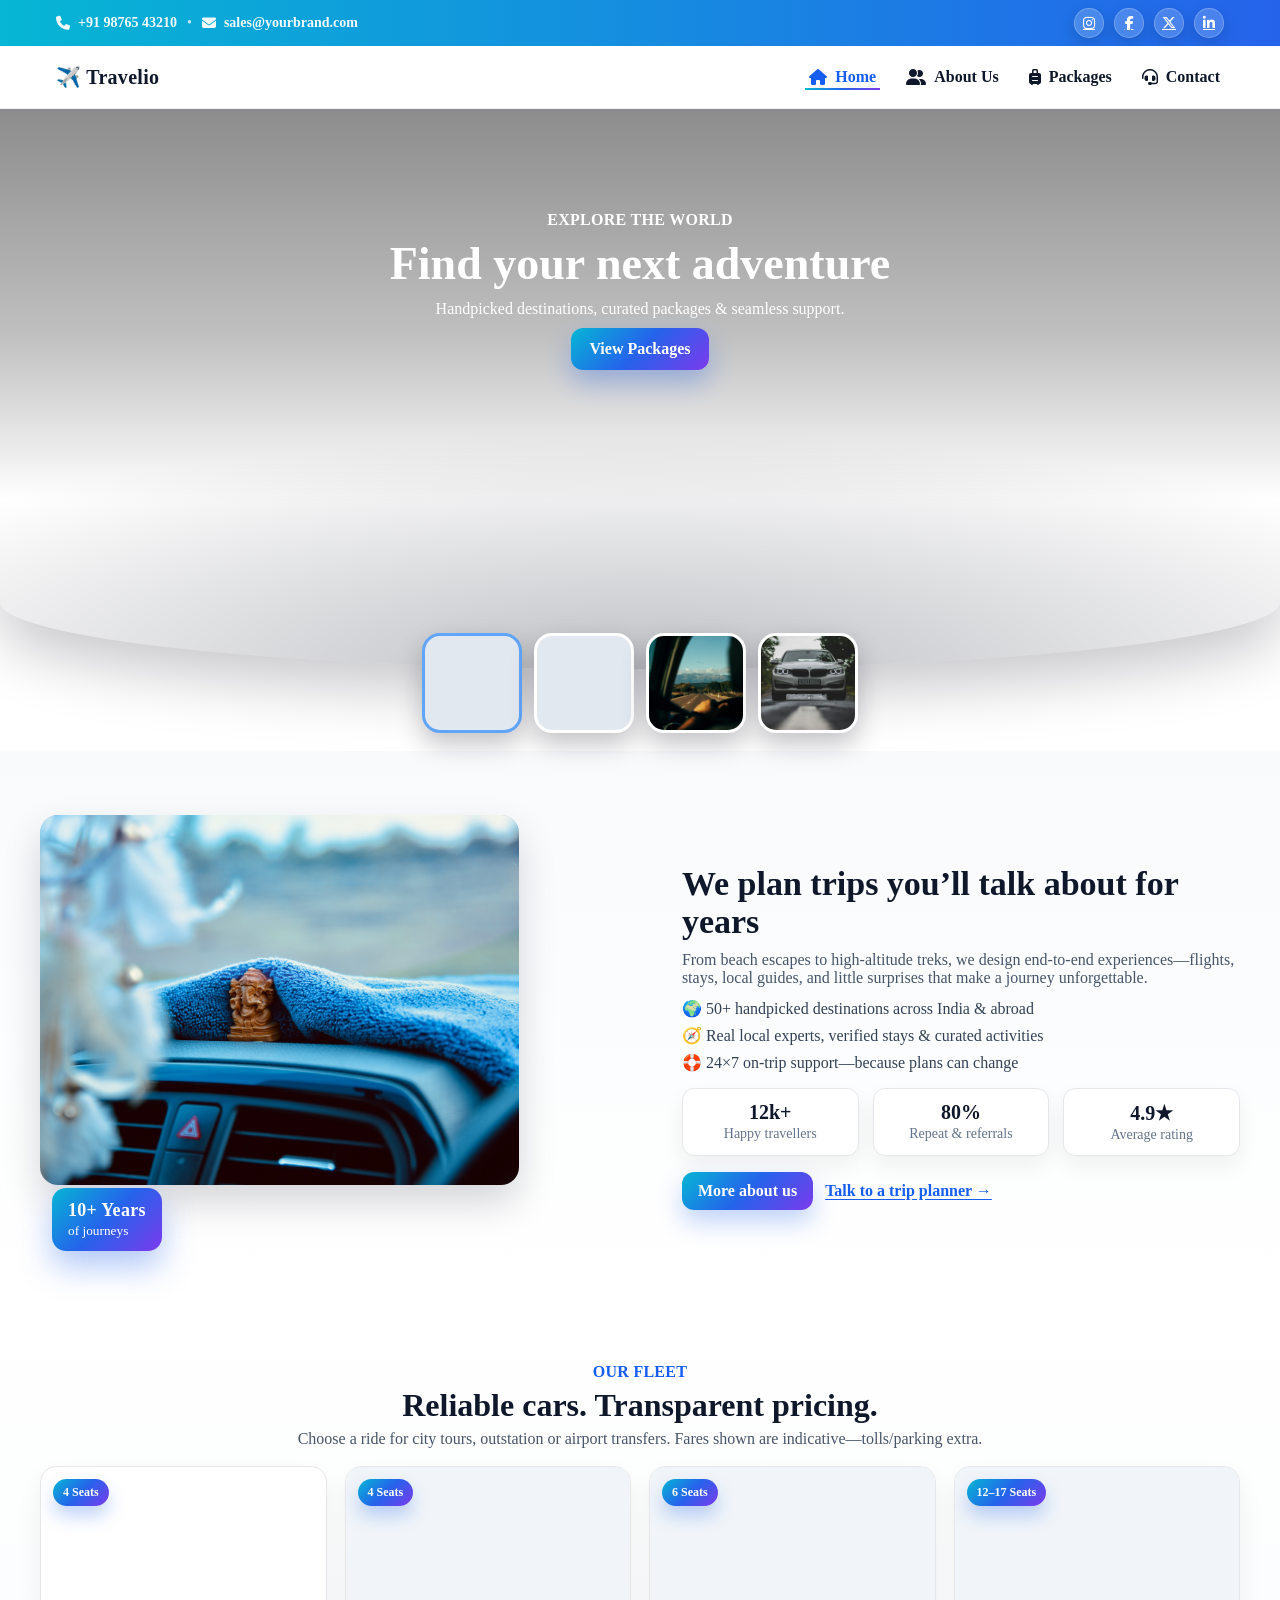
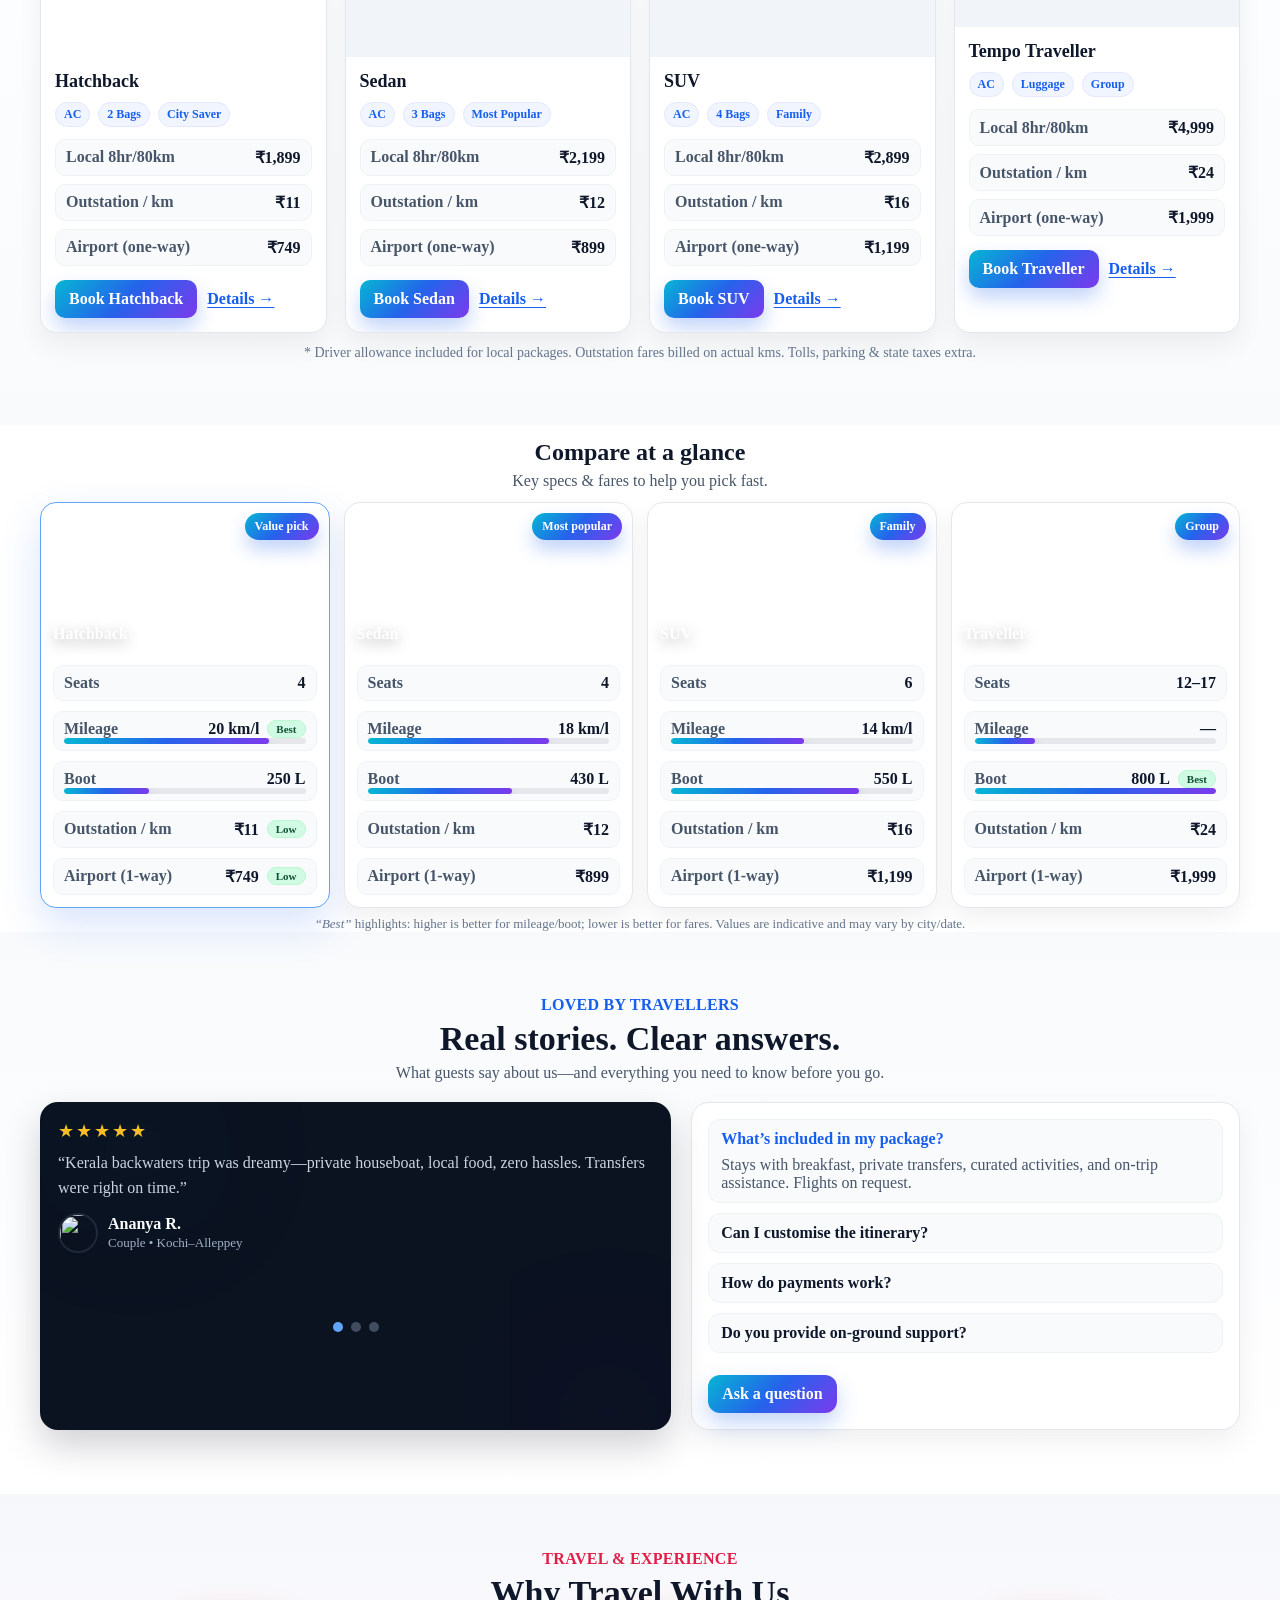
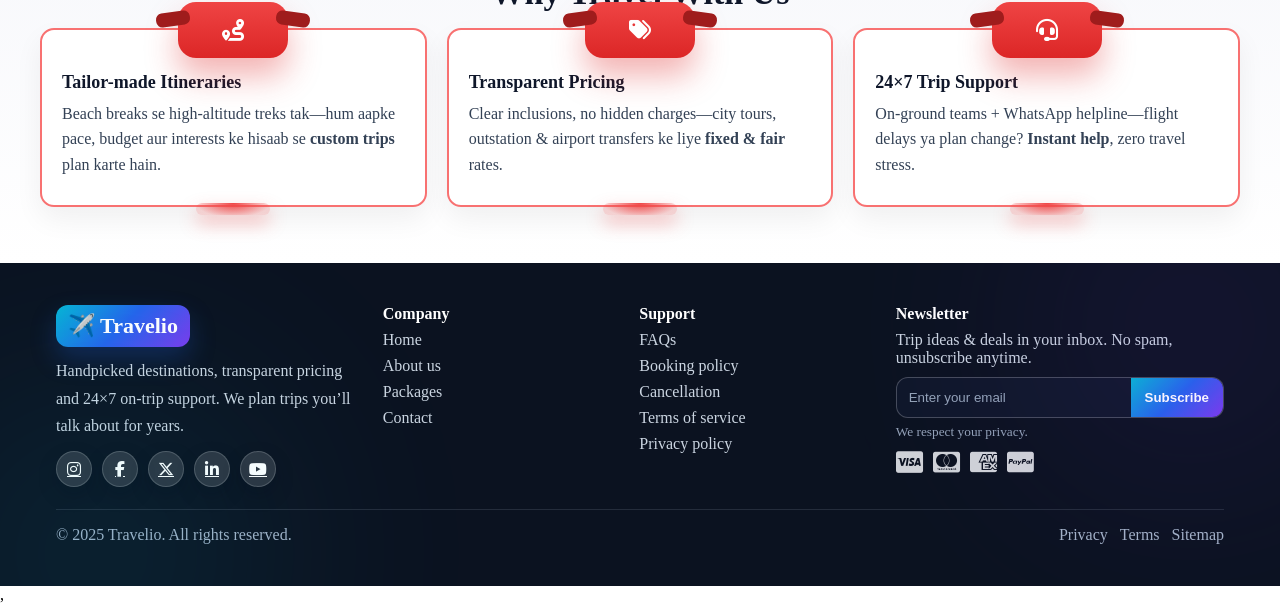
==== index.html @ bde2a670 "Add HTML file" ====
<!DOCTYPE html>
<html lang="en">
<head>
    <meta charset="UTF-8">
    <meta name="viewport" content="width=device-width, initial-scale=1.0">
    <title>Travel</title>
    <link rel="stylesheet" href="https://cdnjs.cloudflare.com/ajax/libs/font-awesome/6.5.0/css/all.min.css">

    <link rel="stylesheet" href="style.css">
    <link rel="stylesheet" href="https://unpkg.com/aos@2.3.4/dist/aos.css">
</head>
<body>
     <!-- Announcement Bar -->
<div class="travel-annbar1" role="region" aria-label="Contact & Social" data-aos="zoom-in" data-aos-duration="1000">
  <div class="travel-annbar1__inner">
    <div class="travel-annbar1__left">
      <a class="travel-annbar1__item" href="tel:+919876543210">
        <i class="fa-solid fa-phone"></i> +91 98765 43210
      </a>
      <span class="travel-annbar1__sep">•</span>
      <a class="travel-annbar1__item" href="mailto:sales@yourbrand.com">
        <i class="fa-solid fa-envelope"></i> sales@yourbrand.com
      </a>
    </div>

    <div class="travel-annbar1__right" aria-label="Social links">
      <a class="travel-annbar1__social" href="#" aria-label="Instagram"><i class="fa-brands fa-instagram"></i></a>
      <a class="travel-annbar1__social" href="#" aria-label="Facebook"><i class="fa-brands fa-facebook-f"></i></a>
      <a class="travel-annbar1__social" href="#" aria-label="X (Twitter)"><i class="fa-brands fa-x-twitter"></i></a>
      <a class="travel-annbar1__social" href="#" aria-label="LinkedIn"><i class="fa-brands fa-linkedin-in"></i></a>
    </div>
  </div>
</div>

<!-- Header -->
    <header class="travel-header1" aria-label="Site Header" >
  <div class="travel-header1__inner">
    <a href="/" class="travel-header1__logo" aria-label="Brand Home">
      ✈️ Travelio
    </a>

    <!-- Hamburger (mobile) -->
    <button class="travel-header1__hamburger" id="th1-hamburger"
            aria-label="Open menu" aria-controls="th1-nav" aria-expanded="false">
      <span class="travel-header1__hamburger-line"></span>
    </button>

    <!-- Nav (desktop + mobile off-canvas) -->
<nav class="travel-header1__nav" id="th1-nav" aria-label="Primary">
  <ul class="travel-header1__menu">
    <!-- Add aria-current="page" OR class="is-active" on current page -->
    <li>
      <a href="index.html" class="is-active" aria-current="page">
        <i class="fa-solid fa-house" aria-hidden="true"></i><span>Home</span>
      </a>
    </li>
    <li>
      <a href="about-us.html">
        <i class="fa-solid fa-user-group" aria-hidden="true"></i><span>About&nbsp;Us</span>
      </a>
    </li>
    <li>
      <a href="packages.html">
        <i class="fa-solid fa-suitcase-rolling" aria-hidden="true"></i><span>Packages</span>
      </a>
    </li>
    <li>
      <a href="contact-us.html">
        <i class="fa-solid fa-headset" aria-hidden="true"></i><span>Contact</span>
      </a>
    </li>
  </ul>
</nav>

  </div>

  <!-- Screen overlay for mobile menu -->
  <div class="travel-header1__overlay" id="th1-overlay" hidden></div>
</header>

<!-- hero section 1 -->
<section class="home-section1" aria-label="Hero" data-aos="zoom-in" data-aos-duration="1000">
  <!-- FULL-WIDTH HERO -->
  <div class="home-section1__hero" id="hs1-hero" style="--hero:url('/image/caleb-whiting-bau67pJBPcA-unsplash.jpg' )" loading="lazy" decoding="async">
    <div class="home-section1__overlay"></div>

    <!-- Centered content container (sirf text ko limit karne ke liye) -->
    <div class="home-section1__inner">
      <p class="home-section1__eyebrow" data-aos="zoom-in" data-aos-duration="1000">Explore the world</p>
      <h1 class="home-section1__title" data-aos="zoom-in" data-aos-duration="1500">Find your next adventure</h1>
      <p class="home-section1__sub" data-aos="zoom-in" data-aos-duration="2000">Handpicked destinations, curated packages & seamless support.</p>
      <a href="packages.html" class="home-section1__cta">View Packages</a>
    </div>
  </div>

  <!-- THUMB STRIP -->
  <div class="home-section1__thumbs" id="hs1-thumbs">
    <button class="home-section1__thumb is-active"
            aria-label="Tropical Beach"
            data-bg="/image/caleb-whiting-bau67pJBPcA-unsplash.jpg"
            style="--img:url('/image/caleb-whiting-bau67pJBPcA-unsplash.jpg')" data-aos="zoom-in" data-aos-duration="1000"></button>

    <button class="home-section1__thumb"
            aria-label="Mountain Escape"
            data-bg="/image/casey-horner-JYl_VbBdobw-unsplash.jpg"
            style="--img:url('/image/casey-horner-JYl_VbBdobw-unsplash.jpg')" data-aos="zoom-in" data-aos-duration="1500"></button>

    <button class="home-section1__thumb"
            aria-label="City Lights"
            data-bg="/image/manu-mateo-57-Bww7Faoo-unsplash.jpg"
            style="--img:url('/image/manu-mateo-57-Bww7Faoo-unsplash.jpg')" data-aos="zoom-in" data-aos-duration="2000"></button>

    <button class="home-section1__thumb"
            aria-label="Desert Safari"
            data-bg="/image/sahil-patel-d94iO4HXx6E-unsplash.jpg"
            style="--img:url('/image/sahil-patel-d94iO4HXx6E-unsplash.jpg')" data-aos="zoom-in" data-aos-duration="2000"></button>
  </div>
</section>


<!-- section 2 homepage -->
 <section class="home-section2" aria-labelledby="hs2-title">
  <div class="home-section2__container">
    <div class="home-section2__grid">
      <!-- MEDIA / COLLAGE -->
      <div class="home-section2__media">
        <!-- Big image with half-arc glow overlay -->
        <figure class="home-section2__img home-section2__img--main" data-aos="zoom-in" data-aos-duration="1000">
          <img src="/image/vishnu-kalanad-b7Oit2Io6Vc-unsplash.jpg" alt="Sunlit lagoon with long-tail boat" loading="lazy" decoding="async">
        </figure>

        <!-- Small image with diagonal flair -->
        <figure class="home-section2__img home-section2__img--side" data-aos="zoom-in" data-aos-duration="1500">
          <img src="/image/dibakar-roy-6FmRSYWxC8g-unsplash.jpg" alt="Mountain cabin and pines" loading="lazy" decoding="async">
        </figure>

        <!-- Floating sticker -->
        <div class="home-section2__sticker">
          <span data-aos="zoom-in" data-aos-duration="1000">10+ Years</span>
          <small data-aos="zoom-in" data-aos-duration="2000">of journeys</small>
        </div>
      </div>

      <!-- CONTENT -->
      <div class="home-section2__content">
        <p class="home-section2__eyebrow" data-aos="zoom-in" data-aos-duration="1000">About us</p>
        <h2 id="hs2-title" class="home-section2__title" data-aos="zoom-in" data-aos-duration="1500">We plan trips you’ll talk about for years</h2>
        <p class="home-section2__lead" data-aos="zoom-in" data-aos-duration="2000">
          From beach escapes to high-altitude treks, we design end-to-end experiences—flights,
          stays, local guides, and little surprises that make a journey unforgettable.
        </p>

        <ul class="home-section2__points">
          <li data-aos="zoom-in" data-aos-duration="2500">🌍 50+ handpicked destinations across India & abroad</li>
          <li data-aos="zoom-in" data-aos-duration="3000">🧭 Real local experts, verified stays & curated activities</li>
          <li data-aos="zoom-in" data-aos-duration="3500">🛟 24×7 on-trip support—because plans can change</li>
        </ul>

        <div class="home-section2__stats">
          <div data-aos="zoom-in" data-aos-duration="4000"><strong>12k+</strong><span>Happy travellers</span></div>
          <div data-aos="zoom-in" data-aos-duration="4500"><strong>80%</strong><span>Repeat & referrals</span></div>
          <div data-aos="zoom-in" data-aos-duration="5000"><strong>4.9★</strong><span>Average rating</span></div>
        </div>

        <div class="home-section2__ctas">
          <a href="about-us.html" class="home-section2__btn" data-aos="zoom-in" data-aos-duration="5500">More about us</a>
          <a href="contact-us.html" class="home-section2__link" data-aos="zoom-in" data-aos-duration="6000">Talk to a trip planner →</a>
        </div>
      </div>
    </div>
  </div>
</section>

<!-- section 3 homepage -->
 <section class="home-section3" aria-labelledby="hs3-title">
  <div class="home-section3__container">
    <header class="home-section3__header">
      <p class="home-section3__eyebrow">Our Fleet</p>
      <h2 id="hs3-title" class="home-section3__title">Reliable cars. Transparent pricing.</h2>
      <p class="home-section3__sub">
        Choose a ride for city tours, outstation or airport transfers. Fares shown are indicative—tolls/parking extra.
      </p>
    </header>

    <div class="home-section3__grid">

      <!-- Hatchback -->
      <article class="home-section3__card">
        <div class="home-section3__media">
          <img src="/image/ajoy-joseph-KnbwsTb72U8-unsplash.jpg" alt="Hatchback car in city" loading="lazy" decoding="async">
          <span class="home-section3__badge">4 Seats</span>
        </div>
        <div class="home-section3__body">
          <h3 class="home-section3__name">Hatchback</h3>
          <p class="home-section3__tags"><span>AC</span><span>2 Bags</span><span>City Saver</span></p>

          <dl class="home-section3__fare">
            <div><dt>Local 8hr/80km</dt><dd>₹1,899</dd></div>
            <div><dt>Outstation / km</dt><dd>₹11</dd></div>
            <div><dt>Airport (one-way)</dt><dd>₹749</dd></div>
          </dl>

          <div class="home-section3__cta">
            <a href="contact-us.html" class="home-section3__btn">Book Hatchback</a>
            <a href="contact-us.html" class="home-section3__link">Details →</a>
          </div>
        </div>
      </article>

      <!-- Sedan -->
      <article class="home-section3__card">
        <div class="home-section3__media">
          <img src="/image/martin-katler-SuD4h8Gpgok-unsplash.jpg" alt="Comfortable sedan on highway" loading="lazy" decoding="async">
          <span class="home-section3__badge">4 Seats</span>
        </div>
        <div class="home-section3__body">
          <h3 class="home-section3__name">Sedan</h3>
          <p class="home-section3__tags"><span>AC</span><span>3 Bags</span><span>Most Popular</span></p>

          <dl class="home-section3__fare">
            <div><dt>Local 8hr/80km</dt><dd>₹2,199</dd></div>
            <div><dt>Outstation / km</dt><dd>₹12</dd></div>
            <div><dt>Airport (one-way)</dt><dd>₹899</dd></div>
          </dl>

          <div class="home-section3__cta">
            <a href="contact-us.html" class="home-section3__btn">Book Sedan</a>
            <a href="contact-us.html" class="home-section3__link">Details →</a>
          </div>
        </div>
      </article>

      <!-- SUV -->
      <article class="home-section3__card">
        <div class="home-section3__media">
          <img src="/image/sven-d-a4S6KUuLeoM-unsplash.jpg" alt="SUV parked near mountains" loading="lazy" decoding="async">
          <span class="home-section3__badge">6 Seats</span>
        </div>
        <div class="home-section3__body">
          <h3 class="home-section3__name">SUV</h3>
          <p class="home-section3__tags"><span>AC</span><span>4 Bags</span><span>Family</span></p>

          <dl class="home-section3__fare">
            <div><dt>Local 8hr/80km</dt><dd>₹2,899</dd></div>
            <div><dt>Outstation / km</dt><dd>₹16</dd></div>
            <div><dt>Airport (one-way)</dt><dd>₹1,199</dd></div>
          </dl>

          <div class="home-section3__cta">
            <a href="contact-us.html" class="home-section3__btn">Book SUV</a>
            <a href="contact-us.html" class="home-section3__link">Details →</a>
          </div>
        </div>
      </article>

      <!-- Tempo Traveller -->
      <article class="home-section3__card">
        <div class="home-section3__media">
          <img src="/image/12-seater 1.jpg" alt="Tempo Traveller for group" loading="lazy" decoding="async">
          <span class="home-section3__badge">12–17 Seats</span>
        </div>
        <div class="home-section3__body">
          <h3 class="home-section3__name">Tempo Traveller</h3>
          <p class="home-section3__tags"><span>AC</span><span>Luggage</span><span>Group</span></p>

          <dl class="home-section3__fare">
            <div><dt>Local 8hr/80km</dt><dd>₹4,999</dd></div>
            <div><dt>Outstation / km</dt><dd>₹24</dd></div>
            <div><dt>Airport (one-way)</dt><dd>₹1,999</dd></div>
          </dl>

          <div class="home-section3__cta">
            <a href="contact-us.html" class="home-section3__btn">Book Traveller</a>
            <a href="contact-us.html" class="home-section3__link">Details →</a>
          </div>
        </div>
      </article>

    </div>

    <p class="home-section3__note">
      * Driver allowance included for local packages. Outstation fares billed on actual kms. Tolls, parking & state taxes extra.
    </p>
  </div>
</section>

<!-- section 3.1 -->
<!-- Compare Strip -->
<section class="home-section3__compare" aria-labelledby="hs3-compare-title">
  <div class="home-section3__container">
    <header class="home-section3__compare-head">
      <h3 id="hs3-compare-title">Compare at a glance</h3>
      <p>Key specs & fares to help you pick fast.</p>
    </header>

    <div class="home-section3__cmp-grid">
      <!-- Hatchback -->
      <article class="home-section3__cmp-col is-best-overall">
        <div class="home-section3__cmp-top">
          <img src="/image/ajoy-joseph-KnbwsTb72U8-unsplash.jpg" alt="Hatchback" / loading="lazy" decoding="async">
          <h4>Hatchback</h4>
          <span class="home-section3__tag">Value pick</span>
        </div>

        <dl class="home-section3__cmp-specs">
          <div><dt>Seats</dt><dd>4</dd></div>

          <div class="has-bar">
            <dt>Mileage</dt>
            <dd>20 km/l <span class="chip chip--best">Best</span></dd>
            <div class="home-section3__bar" style="--bar:85%"></div>
          </div>

          <div class="has-bar">
            <dt>Boot</dt>
            <dd>250 L</dd>
            <div class="home-section3__bar" style="--bar:35%"></div>
          </div>

          <div>
            <dt>Outstation / km</dt>
            <dd>₹11 <span class="chip chip--best">Low</span></dd>
          </div>
          <div>
            <dt>Airport (1-way)</dt>
            <dd>₹749 <span class="chip chip--best">Low</span></dd>
          </div>
        </dl>
      </article>

      <!-- Sedan -->
      <article class="home-section3__cmp-col">
        <div class="home-section3__cmp-top">
          <img src="/image/martin-katler-SuD4h8Gpgok-unsplash.jpg" alt="Sedan" / loading="lazy" decoding="async">
          <h4>Sedan</h4>
          <span class="home-section3__tag">Most popular</span>
        </div>

        <dl class="home-section3__cmp-specs">
          <div><dt>Seats</dt><dd>4</dd></div>

          <div class="has-bar">
            <dt>Mileage</dt>
            <dd>18 km/l</dd>
            <div class="home-section3__bar" style="--bar:75%"></div>
          </div>

          <div class="has-bar">
            <dt>Boot</dt>
            <dd>430 L</dd>
            <div class="home-section3__bar" style="--bar:60%"></div>
          </div>

          <div>
            <dt>Outstation / km</dt>
            <dd>₹12</dd>
          </div>
          <div>
            <dt>Airport (1-way)</dt>
            <dd>₹899</dd>
          </div>
        </dl>
      </article>

      <!-- SUV -->
      <article class="home-section3__cmp-col">
        <div class="home-section3__cmp-top">
          <img src="/image/sven-d-a4S6KUuLeoM-unsplash.jpg" alt="SUV" / loading="lazy" decoding="async">
          <h4>SUV</h4>
          <span class="home-section3__tag">Family</span>
        </div>

        <dl class="home-section3__cmp-specs">
          <div><dt>Seats</dt><dd>6</dd></div>

          <div class="has-bar">
            <dt>Mileage</dt>
            <dd>14 km/l</dd>
            <div class="home-section3__bar" style="--bar:55%"></div>
          </div>

          <div class="has-bar">
            <dt>Boot</dt>
            <dd>550 L</dd>
            <div class="home-section3__bar" style="--bar:78%"></div>
          </div>

          <div>
            <dt>Outstation / km</dt>
            <dd>₹16</dd>
          </div>
          <div>
            <dt>Airport (1-way)</dt>
            <dd>₹1,199</dd>
          </div>
        </dl>
      </article>

      <!-- Tempo Traveller -->
      <article class="home-section3__cmp-col">
        <div class="home-section3__cmp-top">
          <img src="/image/12-seater.jpg" alt="Tempo Traveller" / loading="lazy" decoding="async">
          <h4>Traveller</h4>
          <span class="home-section3__tag">Group</span>
        </div>

        <dl class="home-section3__cmp-specs">
          <div><dt>Seats</dt><dd>12–17</dd></div>

          <div class="has-bar">
            <dt>Mileage</dt>
            <dd>—</dd>
            <div class="home-section3__bar" style="--bar:25%"></div>
          </div>

          <div class="has-bar">
            <dt>Boot</dt>
            <dd>800 L <span class="chip chip--best">Best</span></dd>
            <div class="home-section3__bar" style="--bar:100%"></div>
          </div>

          <div>
            <dt>Outstation / km</dt>
            <dd>₹24</dd>
          </div>
          <div>
            <dt>Airport (1-way)</dt>
            <dd>₹1,999</dd>
          </div>
        </dl>
      </article>
    </div>

    <p class="home-section3__compare-note">
      <em>“Best”</em> highlights: higher is better for mileage/boot; lower is better for fares. Values are indicative and may vary by city/date.
    </p>
  </div>
</section>

<!-- section 4 -->
 <section class="home-section4" aria-labelledby="hs4-title">
  <div class="home-section4__container">
    <header class="home-section4__header">
      <p class="home-section4__eyebrow">Loved by travellers</p>
      <h2 id="hs4-title" class="home-section4__title">Real stories. Clear answers.</h2>
      <p class="home-section4__lead">What guests say about us—and everything you need to know before you go.</p>
    </header>

    <div class="home-section4__grid">
      <!-- Reviews (slider) -->
      <section class="home-section4__reviews" aria-label="Traveller testimonials">
        <!-- Card 1 -->
        <article class="home-section4__review is-active" data-index="0">
          <div class="home-section4__stars" aria-label="5 out of 5 stars">★★★★★</div>
          <p class="home-section4__quote">
            “Kerala backwaters trip was dreamy—private houseboat, local food, zero hassles. Transfers were right on time.”
          </p>
          <div class="home-section4__person">
            <img src="/images/avatars/a1.jpg" alt="" / loading="lazy" decoding="async">
            <div><strong>Ananya R.</strong><span>Couple • Kochi–Alleppey</span></div>
          </div>
        </article>

        <!-- Card 2 -->
        <article class="home-section4__review" data-index="1">
          <div class="home-section4__stars" aria-label="5 out of 5 stars">★★★★★</div>
          <p class="home-section4__quote">
            “Leh–Ladakh itinerary balanced perfectly—no altitude rush, great homestays, and a brilliant local driver.”
          </p>
          <div class="home-section4__person">
            <img src="/images/avatars/a2.jpg" alt="" / loading="lazy" decoding="async">
            <div><strong>Vikram S.</strong><span>Friends • Leh–Nubra–Pangong</span></div>
          </div>
        </article>

        <!-- Card 3 -->
        <article class="home-section4__review" data-index="2">
          <div class="home-section4__stars" aria-label="4.9 out of 5 stars">★★★★☆</div>
          <p class="home-section4__quote">
            “Bali family vacation with villa + childcare + activities. Seamless planning and responsive support 24/7.”
          </p>
          <div class="home-section4__person">
            <img src="/images/avatars/a3.jpg" alt="" / loading="lazy" decoding="async">
            <div><strong>Meera & Family</strong><span>Family • Uluwatu–Ubud</span></div>
          </div>
        </article>

        <!-- Dots -->
        <div class="home-section4__dots" role="tablist" aria-label="Reviews navigation">
          <button class="is-active" aria-label="Show review 1" data-go="0"></button>
          <button aria-label="Show review 2" data-go="1"></button>
          <button aria-label="Show review 3" data-go="2"></button>
        </div>
      </section>

      <!-- FAQ -->
      <section class="home-section4__faq" aria-label="Frequently asked questions">
        <details class="home-section4__item" open>
          <summary>What’s included in my package?</summary>
          <div>
            Stays with breakfast, private transfers, curated activities, and on-trip assistance. Flights on request.
          </div>
        </details>

        <details class="home-section4__item">
          <summary>Can I customise the itinerary?</summary>
          <div>
            100%. Add days, switch hotels, pick activities—your planner will fine-tune for budget and pace.
          </div>
        </details>

        <details class="home-section4__item">
          <summary>How do payments work?</summary>
          <div>
            Secure online payments in milestones (booking, pre-trip). Instant invoices; refunds as per policy.
          </div>
        </details>

        <details class="home-section4__item">
          <summary>Do you provide on-ground support?</summary>
          <div>
            Yes—24×7 via WhatsApp/phone with local teams in major destinations.
          </div>
        </details>

        <a href="/contact" class="home-section4__cta">Ask a question</a>
      </section>
    </div>
  </div>
</section>

<!-- section 5 -->
 <section class="home-section5" aria-labelledby="hs5-title">
  <div class="home-section5__container">
    <header class="home-section5__header">
      <p class="home-section5__eyebrow">Travel & Experience</p>
      <h2 id="hs5-title" class="home-section5__title">Why Travel With Us</h2>
    </header>

    <div class="home-section5__grid">
      <!-- Card 1 -->
      <article class="hs5-card">
        <div class="hs5-badge">
          <i class="fa-solid fa-route"></i>
        </div>
        <div class="hs5-body">
          <h3>Tailor-made Itineraries</h3>
          <p>Beach breaks se high-altitude treks tak—hum aapke pace, budget aur interests ke hisaab se
            <strong>custom trips</strong> plan karte hain.</p>
        </div>
        <span class="hs5-foot" aria-hidden="true"></span>
      </article>

      <!-- Card 2 -->
      <article class="hs5-card">
        <div class="hs5-badge">
          <i class="fa-solid fa-tags"></i>
        </div>
        <div class="hs5-body">
          <h3>Transparent Pricing</h3>
          <p>Clear inclusions, no hidden charges—city tours, outstation & airport transfers ke liye
            <strong>fixed & fair</strong> rates.</p>
        </div>
        <span class="hs5-foot" aria-hidden="true"></span>
      </article>

      <!-- Card 3 -->
      <article class="hs5-card">
        <div class="hs5-badge">
          <i class="fa-solid fa-headset"></i>
        </div>
        <div class="hs5-body">
          <h3>24×7 Trip Support</h3>
          <p>On-ground teams + WhatsApp helpline—flight delays ya plan change? <strong>Instant help</strong>,
            zero travel stress.</p>
        </div>
        <span class="hs5-foot" aria-hidden="true"></span>
      </article>
    </div>
  </div>
</section>

<!-- footer section -->
 <footer class="footer-section" aria-labelledby="footer-title">
  <div class="footer-section__inner">
    <h2 id="footer-title" class="footer-section__visuallyhidden">Site Footer</h2>

    <div class="footer-section__grid">
      <!-- Brand -->
      <div class="footer-section__brand">
        <!-- Logo -->
        <!-- <img src="/images/logo-light.svg" alt="YourBrand" class="footer-section__logo"> -->
        <div class="footer-section__logo">✈️ Travelio</div>

        <p class="footer-section__intro">
          Handpicked destinations, transparent pricing and 24×7 on-trip support.
          We plan trips you’ll talk about for years.
        </p>

        <div class="footer-section__social" aria-label="Social media">
          <a href="#" aria-label="Instagram"><i class="fa-brands fa-instagram"></i></a>
          <a href="#" aria-label="Facebook"><i class="fa-brands fa-facebook-f"></i></a>
          <a href="#" aria-label="X (Twitter)"><i class="fa-brands fa-x-twitter"></i></a>
          <a href="#" aria-label="LinkedIn"><i class="fa-brands fa-linkedin-in"></i></a>
          <a href="#" aria-label="YouTube"><i class="fa-brands fa-youtube"></i></a>
        </div>
      </div>

      <!-- Links 1 -->
      <nav class="footer-section__col" aria-label="Company">
        <h3 class="footer-section__heading">Company</h3>
        <ul class="footer-section__list">
            <li><a href="index.html">Home</a></li>
          <li><a href="about-us.html">About us</a></li>
          
          <li><a href="packages.html">Packages</a></li>
          <li><a href="contact-us.html">Contact</a></li>
        </ul>
      </nav>

      <!-- Links 2 -->
      <nav class="footer-section__col" aria-label="Support">
        <h3 class="footer-section__heading">Support</h3>
        <ul class="footer-section__list">
          <li><a href="/faq">FAQs</a></li>
          <li><a href="/booking-policy">Booking policy</a></li>
          <li><a href="/cancellation">Cancellation</a></li>
          <li><a href="/terms">Terms of service</a></li>
          <li><a href="/privacy">Privacy policy</a></li>
        </ul>
      </nav>

      <!-- Newsletter -->
      <div class="footer-section__news">
        <h3 class="footer-section__heading">Newsletter</h3>
        <p class="footer-section__news-text">
          Trip ideas & deals in your inbox. No spam, unsubscribe anytime.
        </p>

        <form class="footer-section__form" action="#" method="post" novalidate>
          <label class="footer-section__field">
            <span class="footer-section__visuallyhidden">Email address</span>
            <input type="email" name="email" placeholder="Enter your email" required>
            <button type="submit" class="footer-section__btn">Subscribe</button>
          </label>
          <small class="footer-section__hint">We respect your privacy.</small>
        </form>

        <div class="footer-section__pay" aria-label="Payment methods">
          <i class="fa-brands fa-cc-visa" aria-hidden="true"></i>
          <i class="fa-brands fa-cc-mastercard" aria-hidden="true"></i>
          <i class="fa-brands fa-cc-amex" aria-hidden="true"></i>
          <i class="fa-brands fa-cc-paypal" aria-hidden="true"></i>
          <!-- Add/remove as needed -->
        </div>
      </div>
    </div>

    <!-- Bottom bar -->
    <div class="footer-section__bar">
      <p>© 2025 Travelio. All rights reserved.</p>
      <ul class="footer-section__barlinks">
        <li><a href="/privacy">Privacy</a></li>
        <li><a href="/terms">Terms</a></li>
        <li><a href="/sitemap.xml">Sitemap</a></li>
      </ul>
    </div>
  </div>
</footer>


<!-- fontawesome js -->
 <link rel="stylesheet" href="https://cdn.jsdelivr.net/npm/@fortawesome/fontawesome-free@6.5.0/css/all.min.css">

,<script src="script.js"></script>
<script src="https://unpkg.com/aos@2.3.4/dist/aos.js"></script>
<script>
  AOS.init({
    duration: 700,          // animation time (ms)
    easing: 'ease-out-quart',
    offset: 80,             
    // once: true,             
    mirror: false           
  });
</script>
</body>
</html>
---- style.css ----
*{
    margin: 0%;
    padding: 0%;
    box-sizing: border-box;
}

/* ////////////////////////////////////////////////////////////////////////////////////// */
/* ////////////////////////////// Announcement bar //////////////////////////////////////////// */
/* ===== Announcement Bar (travel-annbar1) ===== */
.travel-annbar1{
  background: linear-gradient(90deg, #06b6d4, #2563eb, #7c3aed, #22d3ee);
  background-size: 300% 100%;
  animation: annbarShift 12s ease infinite;
  color: #fff;
  font-size: 14px;
}
@keyframes annbarShift{
  0%{ background-position: 0% 50%; }
  50%{ background-position: 100% 50%; }
  100%{ background-position: 0% 50%; }
}
/* Respect reduced motion */
@media (prefers-reduced-motion: reduce){
  .travel-annbar1{ animation: none; }
}

.travel-annbar1__inner{
  max-width: 1200px;
  margin: 0 auto;
  padding: 8px 16px;
  display: flex;
  align-items: center;
  justify-content: space-between;
  gap: 12px;
}

.travel-annbar1__left{
  display: flex; align-items: center; gap: 10px; flex-wrap: wrap;
}
.travel-annbar1__item{
  display: inline-flex; align-items: center; gap: 8px;
  color: #fff; text-decoration: none; font-weight: 600;
  opacity: .95; transition: opacity .2s ease, transform .2s ease;
}
.travel-annbar1__item:hover{ opacity: 1; transform: translateY(-1px); }
.travel-annbar1__sep{ opacity: .75; }

.travel-annbar1__right{
  display: flex; align-items: center; gap: 10px;
}
.travel-annbar1__social{
  width: 30px; height: 30px; border-radius: 50%;
  display: grid; place-items: center;
  color: #fff; background: rgba(255,255,255,.18);
  border: 1px solid rgba(255,255,255,.25);
  box-shadow: 0 6px 16px rgba(2,6,23,.15);
  transition: transform .2s ease, background .2s ease, color .2s ease;
}
.travel-annbar1__social:hover{
  transform: translateY(-2px);
  background: rgba(255,255,255,.28);
}

/* ===== Responsive tweaks ===== */
@media (max-width: 768px){
  .travel-annbar1__inner{ flex-direction: column; gap: 6px; padding: 10px 16px; }
  .travel-annbar1__left{ justify-content: center; }
  .travel-annbar1__right{ justify-content: center; }
  .travel-annbar1__sep{ display: none; } /* tighten on narrow screens */
}

/* Optional: when header becomes sticky-shadowed, keep nice separation */
.travel-header1{ border-top: 0; } /* your existing header */


/* /////////////////////////////////////////////////////////////////////////////////////////////////////////// */
/* /////////////////////////// Header ////////////////////////////////////////////////////////////////////////////////// */
/* ===== Base reset bits */
.travel-header1 * { box-sizing: border-box; }
.travel-header1 a { text-decoration: none; }

/* ===== Header wrapper */
.travel-header1{
  position: sticky; top: 0; z-index: 1000;
  background: #ffffff;
  border-bottom: 1px solid #eef2f7;
  transition: box-shadow .25s ease, backdrop-filter .25s ease, background .25s ease;
}
.travel-header1.is-scrolled{
  background: rgba(255,255,255,.9);
  backdrop-filter: saturate(1.2) blur(6px);
  box-shadow: 0 8px 24px rgba(15,23,42,.08);
}

/* ===== Inner bar */
.travel-header1__inner{
  max-width: 1200px; margin: 0 auto; padding: 12px 16px;
  display: flex; align-items: center; justify-content: space-between; gap: 14px;
}

/* ===== Logo */
.travel-header1__logo{
  font-weight: 900; letter-spacing: .3px; color: #0f172a; font-size: 20px;
  display: inline-flex; align-items: center; gap: 8px;
}
.travel-header1__logo:hover{ opacity: .9; }

/* ===== Desktop nav */
.travel-header1__nav{ /* also used for mobile panel (see media query) */ }
.travel-header1__menu{
  margin: 0; padding: 0; list-style: none;
  display: flex; align-items: center; gap: 22px;
}
.travel-header1__menu a{
  position: relative; display: inline-flex; align-items: center;
  padding: 10px 4px; color: #0f172a; font-weight: 700;
  transition: color .2s ease, transform .2s ease;
}

/* Hover underline (gradient) */
.travel-header1__menu a::after{
  content: ""; position: absolute; left: 0; bottom: 6px; height: 2px; width: 0%;
  background: linear-gradient(90deg,#06b6d4,#2563eb,#7c3aed);
  transition: width .25s ease;
}
.travel-header1__menu a:hover::after{ width: 100%; }

/* Active link (supports aria-current OR .is-active) */
.travel-header1__menu a[aria-current="page"],
.travel-header1__menu a.is-active{
  color: #155eef;
}
.travel-header1__menu a[aria-current="page"]::after,
.travel-header1__menu a.is-active::after{
  width: 100%;
}

/* icons spacing in header menu */
.travel-header1__menu a { gap: 8px; }              /* anchor already inline-flex in your CSS */
.travel-header1__menu a i { font-size: 16px; color: currentColor; line-height: 1; }


/* ===== Hamburger button (hidden on desktop) */
.travel-header1__hamburger{
  position: relative; z-index: 9100;
  width: 44px; height: 44px; border-radius: 10px;
  border: 1px solid #e5e7eb; background: #fff; color: #0f172a;
  display: none; align-items: center; justify-content: center; padding: 0; cursor: pointer;
  transition: box-shadow .2s ease, transform .2s ease, background .2s ease;
}
.travel-header1__hamburger:hover{ box-shadow: 0 8px 18px rgba(2,6,23,.1); }
.travel-header1__hamburger-line,
.travel-header1__hamburger-line::before,
.travel-header1__hamburger-line::after{
  content:""; display:block; width:22px; height:2px; border-radius: 2px; background:#0f172a;
  transition: transform .25s ease, opacity .2s ease, top .25s ease, bottom .25s ease;
  position: relative;
}
.travel-header1__hamburger-line::before{ position:absolute; top:-7px; }
.travel-header1__hamburger-line::after{ position:absolute; bottom:-7px; }

/* When menu is open -> X */
.travel-header1.is-open .travel-header1__hamburger-line{ transform: rotate(45deg); }
.travel-header1.is-open .travel-header1__hamburger-line::before{ top:0; transform: rotate(90deg); }
.travel-header1.is-open .travel-header1__hamburger-line::after{ bottom:0; opacity:0; }

/* ===== Overlay (mobile) */
.travel-header1__overlay{
  position: fixed; inset: 0; background: rgba(2,6,23,.55);
  backdrop-filter: blur(2px);
  z-index: 1050; opacity: 0; pointer-events: none; transition: opacity .25s ease;
}
.travel-header1.is-open .travel-header1__overlay{ opacity: 1; pointer-events: auto; }

/* ===== Mobile panel defaults (desktop view) */
@media (min-width: 992px){
  .travel-header1__hamburger{ display: none; }
}

/* ===== Responsive (tablets/phones) */
@media (max-width: 991.98px){
  .travel-header1__hamburger{ display: inline-flex; }
  .travel-header1__menu{ gap: 0; flex-direction: column; align-items: stretch; }
  .travel-header1__menu li{ border-bottom: 1px solid #eef2f7; }
  .travel-header1__menu a{ padding: 14px 2px; }
  .travel-header1__menu a::after{ left: 12px; right: 12px; width: 0; }

  /* Off-canvas */
  .travel-header1__nav{
    position: fixed; top: 0; right: 0; height: 100vh; width: 300px;
    background: #ffffff; border-left: 1px solid #eef2f7;
    box-shadow: -16px 0 40px rgba(2,6,23,.18);
    transform: translateX(100%); transition: transform .28s ease;
    padding: 86px 16px 16px; z-index: 1100;
    display: flex; flex-direction: column; justify-content: flex-start;
  }
  .travel-header1.is-open .travel-header1__nav{ transform: translateX(0); }

  /* Make active pill for mobile */
  .travel-header1__menu a[aria-current="page"],
  .travel-header1__menu a.is-active{
    background: linear-gradient(90deg,#eef4ff,#f4f7ff);
    border-radius: 10px; padding-left: 12px; color: #155eef;
  }
}

/* /////////////////////////////////////////////////////////////////////////////////////////// */
/* ######################################### hero section 1################################### */
/* Section reset: koi extra gap nahi */
.home-section1{ margin:0 !important; padding:0 !important; }

/* Full-bleed hero: 100vw + container se bahar tak stretch */
.home-section1__hero{
  position:relative;
  width:100%;
  margin-left:calc(50% - 50vw);
  margin-right:calc(50% - 50vw);
  height:clamp(360px, 62vw, 560px);
  background: var(--hero) center/cover no-repeat;
  border-radius: 0 0 50% 50% / 0 0 12% 12%;
  box-shadow: 0 24px 60px rgba(2,6,23,.22);
  isolation:isolate;
}

/* Dark overlay for text readability */
.home-section1__overlay{
  position:absolute; inset:0; border-radius:inherit; pointer-events:none;
  background:
    linear-gradient(180deg, rgba(0,0,0,.45) 0%, rgba(0,0,0,.25) 40%, rgba(0,0,0,0) 70%),
    radial-gradient(120% 70% at 50% 100%, rgba(2,6,23,.25), transparent 60%);
}

/* Inner container: center text only (hero full width hi rahega) */
.home-section1__inner{
  max-width:1200px; margin:0 auto;
  padding: clamp(28px, 8vw, 110px) 16px clamp(24px, 6vw, 60px);
  position:relative; z-index:1; color:#fff; text-align:center;
  display:grid; gap:10px;
}

.home-section1__eyebrow{ text-transform:uppercase; letter-spacing:.28px; font-weight:800; opacity:.95; margin:0; }
.home-section1__title{ font-size:clamp(26px, 5.2vw, 46px); line-height:1.1; margin:0; font-weight:900; }
.home-section1__sub{ margin:0; opacity:.95; }

.home-section1__cta{
  justify-self:center; display:inline-block; color:#fff; text-decoration:none; font-weight:800;
  padding:12px 18px; border-radius:12px;
  background:linear-gradient(135deg,#06b6d4,#2563eb,#7c3aed);
  box-shadow:0 12px 28px rgba(37,99,235,.35);
  transition:transform .2s ease, box-shadow .2s ease;
}
.home-section1__cta:hover{ transform:translateY(-2px); box-shadow:0 16px 36px rgba(37,99,235,.45); }

/* Thumbs strip */
.home-section1__thumbs{
  display:grid; grid-auto-flow:column; gap:12px;
  justify-content:center; align-items:center;
  margin-top:-36px;    /* curve ke upar thoda overlap */
  padding:0 0 18px;
}
.home-section1__thumb{
  width:clamp(62px, 14vw, 100px); height:clamp(62px, 14vw, 100px);
  border-radius:18px; border:3px solid #fff;
  background:var(--img) center/cover no-repeat, #e2e8f0;
  box-shadow:0 12px 26px rgba(2,6,23,.22);
  cursor:pointer; outline:none; appearance:none;
  transition:transform .2s ease, box-shadow .2s ease, border-color .2s ease;
}
.home-section1__thumb:is(:hover,:focus-visible){ transform:translateY(-4px); box-shadow:0 18px 40px rgba(2,6,23,.28); border-color:#a5b4fc; }
.home-section1__thumb.is-active{ border-color:#60a5fa; }

/* Mobile tweaks */
@media (max-width:600px){
  .home-section1__thumbs{ gap:10px; margin-top:-28px; }
}

/* //////////////////////////////////////////////////////////////////////////////////////////////////////// */
/* ############################## homepage section 2 ################################################### */
/* ===== Layout ===== */
.home-section2{ padding:64px 16px; background:linear-gradient(180deg,#f8fafc,#fff); }
.home-section2__container{ max-width:1200px; margin:0 auto; }
.home-section2__grid{
  display:grid; gap:28px;
  grid-template-columns: 1.1fr 1fr;
}
@media (max-width: 980px){
  .home-section2__grid{ grid-template-columns:1fr; }
}

/* ===== Media / collage ===== */
.home-section2__media{ position:relative; min-height:420px; }
.home-section2__img{ position:absolute; border-radius:18px; overflow:hidden; box-shadow:0 18px 38px rgba(2,6,23,.16); }
.home-section2__img img{ width:100%; height:100%; object-fit:cover; display:block; }

/* Big image */
.home-section2__img--main{
  inset:0 22% 12% 0;          /* top right bottom left */
}
.home-section2__img--main::before{
  content:""; position:absolute; inset:0; pointer-events:none; border-radius:inherit;
  /* Half-arc glow from top (looks premium) */
  background:
    radial-gradient(120% 85% at 50% -5%, rgba(6,182,212,.35), rgba(37,99,235,.28) 30%, rgba(124,58,237,.22) 58%, transparent 60%),
    linear-gradient(180deg, rgba(0,0,0,.25), rgba(0,0,0,0) 55%);
  mix-blend-mode: screen;
}

/* Small image */
.home-section2__img--side{
  width:48%; height:48%;
  right:0; bottom:0;
  transform: translateY(8%);
}
.home-section2__img--side::before{
  content:""; position:absolute; inset:0; pointer-events:none; border-radius:inherit;
  /* Diagonal sheen */
  background: conic-gradient(from 210deg at 100% 0%, rgba(255,255,255,.38), rgba(255,255,255,0) 40%);
  mix-blend-mode: screen;
}

/* Floating sticker */
.home-section2__sticker{
  position:absolute; left:12px; bottom:-16px;
  background:linear-gradient(135deg,#06b6d4,#2563eb,#7c3aed);
  color:#fff; padding:12px 16px; border-radius:14px; box-shadow:0 16px 32px rgba(37,99,235,.35);
}
.home-section2__sticker span{ display:block; font-weight:900; font-size:18px; letter-spacing:.3px; }
.home-section2__sticker small{ opacity:.9; }

/* ===== Content ===== */
.home-section2__content{ align-self:center; }
.home-section2__eyebrow{
  color:#155eef; text-transform:uppercase; font-weight:800; letter-spacing:.28px; margin:0 0 6px;
}
.home-section2__title{
  margin:0 0 10px; color:#0f172a; font-weight:900; font-size: clamp(22px, 3.6vw, 34px);
}
.home-section2__lead{ margin:0 0 10px; color:#475569; }
.home-section2__points{
  margin:12px 0 16px; padding-left:0; list-style:none; color:#334155; display:grid; gap:8px;
}

/* Stats */
.home-section2__stats{
  display:grid; grid-template-columns: repeat(3, minmax(0,1fr));
  gap:14px; margin:10px 0 16px;
}
.home-section2__stats div{
  background:#fff; border:1px solid #e5e7eb; border-radius:12px; padding:12px;
  text-align:center; box-shadow:0 10px 22px rgba(2,6,23,.06);
}
.home-section2__stats strong{ display:block; font-size:20px; color:#0f172a; }
.home-section2__stats span{ color:#64748b; font-size:14px; }
@media (max-width:640px){
  .home-section2__stats{ grid-template-columns:1fr; }
}

/* CTAs */
.home-section2__ctas{ display:flex; gap:12px; flex-wrap:wrap; align-items:center; }
.home-section2__btn{
  display:inline-block; background:linear-gradient(135deg,#06b6d4,#2563eb,#7c3aed);
  color:#fff; text-decoration:none; font-weight:800; border-radius:12px; padding:10px 16px;
  box-shadow:0 12px 24px rgba(37,99,235,.28);
  transition:transform .2s ease, box-shadow .2s ease;
}
.home-section2__btn:hover{ transform:translateY(-2px); box-shadow:0 16px 32px rgba(37,99,235,.36); }
.home-section2__link{ color:#155eef; font-weight:800; text-underline-offset:3px; }
.home-section2__link:hover{ text-decoration:underline; }

/* Mobile spacing tweaks */
@media (max-width:980px){
  .home-section2__media{ min-height:360px; }
  .home-section2__img--main{ inset:0 8% 26% 0; }
  .home-section2__img--side{ width:52%; height:52%; }
}

/* //////////////////////////////////////////////////////////////////////////////////////////////////////////// */
/* ################################# section 3 homepage ####################################### */
/* Base */
.home-section3{ padding:64px 16px; background:linear-gradient(180deg,#fff,#f8fafc); }
.home-section3__container{ max-width:1200px; margin:0 auto; }

/* Header */
.home-section3__header{ text-align:center; max-width:820px; margin:0 auto 18px; }
.home-section3__eyebrow{ color:#155eef; font-weight:800; text-transform:uppercase; letter-spacing:.25px; margin:0 0 6px; }
.home-section3__title{ margin:0 0 6px; font-size:clamp(22px,3.4vw,32px); font-weight:900; color:#0f172a; }
.home-section3__sub{ margin:0; color:#475569; }

/* Grid */
.home-section3__grid{
  display:grid; gap:18px; margin-top:18px;
  grid-template-columns: repeat(4, minmax(0,1fr));
}
@media (max-width: 1100px){ .home-section3__grid{ grid-template-columns: repeat(3,1fr); } }
@media (max-width: 820px){ .home-section3__grid{ grid-template-columns: repeat(2,1fr); } }
@media (max-width: 560px){ .home-section3__grid{ grid-template-columns: 1fr; } }

/* Card */
.home-section3__card{
  background:#ffffff; border:1px solid #e5e7eb; border-radius:16px; overflow:hidden;
  box-shadow:0 12px 26px rgba(2,6,23,.06);
  display:flex; flex-direction:column; transition:transform .2s ease, box-shadow .2s ease, border-color .2s ease;
}
.home-section3__card:hover{
  transform: translateY(-6px);
  box-shadow:0 18px 40px rgba(2,6,23,.12);
  border-color: rgba(21,94,239,.35);
}

/* Media */
.home-section3__media{ position:relative; aspect-ratio:16/9; background:#f1f5f9; }
.home-section3__media img{ width:100%; height:100%; object-fit:cover; display:block; }
.home-section3__badge{
  position:absolute; left:12px; top:12px;
  background: linear-gradient(135deg,#06b6d4,#2563eb,#7c3aed);
  color:#fff; font-weight:800; font-size:12px; padding:6px 10px; border-radius:999px;
  box-shadow:0 10px 18px rgba(37,99,235,.28);
}

/* Body */
.home-section3__body{ padding:14px; display:grid; gap:10px; }
.home-section3__name{ margin:0; font-size:18px; font-weight:900; color:#0f172a; }

.home-section3__tags{ margin:0; display:flex; flex-wrap:wrap; gap:8px; }
.home-section3__tags span{
  background:#f1f5ff; color:#155eef; border:1px solid #e5e7ff;
  padding:4px 8px; border-radius:999px; font-size:12px; font-weight:700;
}

/* Fares */
.home-section3__fare{ margin:2px 0 4px; display:grid; gap:8px; }
.home-section3__fare > div{
  display:flex; align-items:center; justify-content:space-between;
  background:#f8fafc; border:1px solid #eef2f7; border-radius:10px; padding:8px 10px;
}
.home-section3__fare dt{ color:#475569; font-weight:700; }
.home-section3__fare dd{ margin:0; color:#0f172a; font-weight:900; }

/* CTA */
.home-section3__cta{ display:flex; align-items:center; gap:10px; }
.home-section3__btn{
  display:inline-block; background:linear-gradient(135deg,#06b6d4,#2563eb,#7c3aed);
  color:#fff; text-decoration:none; font-weight:800; border-radius:10px; padding:10px 14px;
  box-shadow:0 10px 20px rgba(37,99,235,.28); transition:transform .2s ease, box-shadow .2s ease;
}
.home-section3__btn:hover{ transform:translateY(-2px); box-shadow:0 14px 26px rgba(37,99,235,.36); }
.home-section3__link{ color:#155eef; font-weight:800; text-underline-offset:3px; }
.home-section3__link:hover{ text-decoration:underline; }

/* Note */
.home-section3__note{ text-align:center; color:#64748b; font-size:14px; margin-top:12px; }

/* ///////////////////////////////////////////////////////////// */
/* ################ section 3.1 homepage ######################################3 */
/* Container reuse */
.home-section3__compare { padding: 14px 0 0; }
.home-section3__container { max-width: 1200px; margin: 0 auto; }

/* Head */
.home-section3__compare-head { text-align:center; margin-bottom: 12px; }
.home-section3__compare-head h3{
  margin:0 0 6px; font-size: clamp(18px, 2.8vw, 24px); font-weight: 900; color:#0f172a;
}
.home-section3__compare-head p{ margin:0; color:#475569; }

/* Grid of columns */
.home-section3__cmp-grid{
  display:grid; gap:14px;
  grid-template-columns: repeat(4, minmax(0,1fr));
}
@media (max-width: 1100px){ .home-section3__cmp-grid{ grid-template-columns: repeat(3,1fr); } }
@media (max-width: 820px){ .home-section3__cmp-grid{ grid-template-columns: repeat(2,1fr); } }
@media (max-width: 560px){ .home-section3__cmp-grid{ grid-template-columns: 1fr; } }

/* Column card */
.home-section3__cmp-col{
  background:#ffffff; border:1px solid #e5e7eb; border-radius:16px; overflow:hidden;
  box-shadow:0 10px 24px rgba(2,6,23,.06);
  transition: transform .2s ease, box-shadow .2s ease, border-color .2s ease;
}
.home-section3__cmp-col:hover{
  transform: translateY(-4px);
  box-shadow:0 16px 36px rgba(2,6,23,.12);
  border-color: rgba(21,94,239,.35);
}

/* Top (name + image) */
.home-section3__cmp-top{ position:relative; }
.home-section3__cmp-top img{ width:100%; height:150px; object-fit:cover; display:block; }
.home-section3__cmp-top h4{
  position:absolute; left:12px; bottom:10px; margin:0;
  color:#fff; font-weight:900; text-shadow:0 4px 14px rgba(0,0,0,.35);
}
.home-section3__tag{
  position:absolute; right:10px; top:10px;
  background: linear-gradient(135deg,#06b6d4,#2563eb,#7c3aed);
  color:#fff; border-radius:999px; padding:6px 10px; font-size:12px; font-weight:800;
  box-shadow:0 10px 18px rgba(37,99,235,.28);
}

/* Spec list */
.home-section3__cmp-specs{ margin:0; padding:12px; display:grid; gap:10px; }
.home-section3__cmp-specs > div{
  display:grid; grid-template-columns: 1.2fr 1fr; align-items:center; gap:10px;
  background:#f8fafc; border:1px solid #eef2f7; padding:8px 10px; border-radius:10px;
}
.home-section3__cmp-specs dt{ color:#475569; font-weight:700; }
.home-section3__cmp-specs dd{ margin:0; color:#0f172a; font-weight:900; display:flex; gap:8px; align-items:center; justify-content:flex-end; }

/* Bars for visual compare */
.home-section3__cmp-specs .has-bar{ position:relative; padding-bottom:12px; }
.home-section3__bar{
  position:absolute; left:10px; right:10px; bottom:6px; height:6px; border-radius:6px;
  background:#e5e7eb; overflow:hidden;
}
.home-section3__bar::after{
  content:""; display:block; height:100%; width:var(--bar, 50%);
  background: linear-gradient(90deg,#06b6d4,#2563eb,#7c3aed);
  border-radius:inherit; box-shadow:0 4px 10px rgba(37,99,235,.25);
}

/* Chips */
.chip{
  display:inline-block; font-size:11px; font-weight:800; color:#155eef;
  background:#eef4ff; border:1px solid #e0eaff; padding:2px 8px; border-radius:999px;
}
.chip--best{ color:#0f5132; background:#d1fae5; border-color:#bbf7d0; }

/* Overall highlight (optional) */
.home-section3__cmp-col.is-best-overall{
  border-color:#60a5fa;
  box-shadow:0 16px 40px rgba(37,99,235,.18);
}

/* Note */
.home-section3__compare-note{
  text-align:center; color:#64748b; font-size:13px; margin:8px 0 0;
}

/* //////////////////////////////////////////////////////////////////////////////////////////////////////// */
/* ################################# section 4 home page ############################################ */
/* Section */
.home-section4{ padding:64px 16px; background:linear-gradient(180deg,#f8fafc,#fff); }
.home-section4__container{ max-width:1200px; margin:0 auto; }

/* Header */
.home-section4__header{ text-align:center; max-width:820px; margin:0 auto 20px; }
.home-section4__eyebrow{ color:#155eef; text-transform:uppercase; font-weight:800; letter-spacing:.28px; margin:0 0 6px; }
.home-section4__title{ margin:0 0 6px; font-size:clamp(22px,3.6vw,34px); font-weight:900; color:#0f172a; }
.home-section4__lead{ margin:0; color:#475569; }

/* Grid */
.home-section4__grid{
  display:grid; gap:20px; margin-top:16px;
  grid-template-columns: 1.15fr 1fr;
}
@media (max-width: 960px){ .home-section4__grid{ grid-template-columns:1fr; } }

/* Reviews slider */
.home-section4__reviews{
  position:relative; background:#0b1220; border-radius:18px; padding:18px;
  overflow:hidden; box-shadow:0 16px 36px rgba(2,6,23,.18);
}
.home-section4__reviews::before,
.home-section4__reviews::after{
  content:""; position:absolute; filter:blur(90px); opacity:.35; pointer-events:none;
}
.home-section4__reviews::before{
  width:50%; height:50%; left:-10%; top:-10%;
  background:radial-gradient(closest-side, rgba(6,182,212,.55), transparent 60%);
}
.home-section4__reviews::after{
  width:50%; height:50%; right:-15%; bottom:-20%;
  background:radial-gradient(closest-side, rgba(124,58,237,.55), transparent 60%);
}

.home-section4__review{
  display:none; color:#e5e7eb; min-height:190px;
}
.home-section4__review.is-active{ display:block; animation: hs4Fade .35s ease; }
@keyframes hs4Fade{ from{ opacity:0; transform:translateY(6px);} to{ opacity:1; transform:none;} }

.home-section4__stars{ color:#fbbf24; letter-spacing:2px; font-size:18px; }
.home-section4__quote{ margin:8px 0 12px; color:#cbd5e1; line-height:1.6; }
.home-section4__person{ display:flex; align-items:center; gap:10px; }
.home-section4__person img{ width:40px; height:40px; object-fit:cover; border-radius:50%; border:2px solid #1f2937; }
.home-section4__person strong{ color:#fff; display:block; }
.home-section4__person span{ color:#a3b2c7; font-size:13px; }

/* Dots */
.home-section4__dots{
  display:flex; gap:8px; align-items:center; justify-content:center;
  margin-top:12px;
}
.home-section4__dots button{
  width:10px; height:10px; border-radius:999px; border:0; cursor:pointer;
  background:#64748b; opacity:.6; transition:transform .2s ease, opacity .2s ease, background .2s ease;
}
.home-section4__dots button:hover{ transform:translateY(-2px); opacity:1; }
.home-section4__dots .is-active{ background:#60a5fa; opacity:1; }

/* FAQ */
.home-section4__faq{
  background:#ffffff; border:1px solid #e5e7eb; border-radius:18px; padding:16px;
  box-shadow:0 12px 28px rgba(2,6,23,.06);
}
.home-section4__item{
  border:1px solid #eef2f7; border-radius:12px; padding:10px 12px; background:#f8fafc; margin-bottom:10px;
}
.home-section4__item:last-child{ margin-bottom:0; }
.home-section4__item > summary{
  cursor:pointer; list-style:none; font-weight:800; color:#0f172a;
  display:flex; align-items:center; justify-content:space-between; gap:10px;
}
.home-section4__item > summary::-webkit-details-marker{ display:none; }
.home-section4__item[open] > summary{ color:#155eef; }
.home-section4__item > div{ color:#475569; padding-top:8px; }

.home-section4__cta{
  display:inline-block; margin-top:12px; background:linear-gradient(135deg,#06b6d4,#2563eb,#7c3aed);
  color:#fff; text-decoration:none; font-weight:800; border-radius:12px; padding:10px 14px;
  box-shadow:0 10px 22px rgba(37,99,235,.28);
  transition:transform .2s ease, box-shadow .2s ease;
}
.home-section4__cta:hover{ transform:translateY(-2px); box-shadow:0 14px 28px rgba(37,99,235,.36); }

/* ///////////////////////////////////////////////////////////////////////////////////////////////////////////////////// */
/* ########################################## home page section 5 ########################################## */
/* Section shell */
.home-section5{
  background: linear-gradient(180deg,#f6f7fb,#ffffff);
  padding: 56px 16px;
}
.home-section5__container{ max-width: 1200px; margin: 0 auto; }

/* Header */
.home-section5__header{ text-align:center; margin-bottom: 16px; }
.home-section5__eyebrow{
  margin:0 0 6px; color:#e11d48; font-weight:900; text-transform:uppercase; letter-spacing:.28px;
}
.home-section5__title{
  margin:0; color:#0f172a; font-weight:900; font-size: clamp(22px,3.6vw,34px);
}

/* Grid */
.home-section5__grid{
  display:grid; gap:20px; margin-top: 12px;
  grid-template-columns: repeat(3,minmax(0,1fr));
}
@media (max-width: 1024px){ .home-section5__grid{ grid-template-columns: repeat(2,1fr); } }
@media (max-width: 640px){ .home-section5__grid{ grid-template-columns: 1fr; } }

/* Card */
.hs5-card{
  position:relative; background:#fff; border:2px solid #f87171; border-radius:14px;
  padding: 42px 20px 28px; /* extra top space for badge overlap */
  box-shadow: 0 12px 28px rgba(2,6,23,.06);
  transition: transform .2s ease, box-shadow .2s ease, border-color .2s ease;
}
.hs5-card:hover{
  transform: translateY(-4px);
  box-shadow: 0 18px 40px rgba(2,6,23,.12);
  border-color: #ef4444;
}

/* Badge with ribbon tabs */
.hs5-badge{
  position:absolute; left:50%; top:0; transform: translate(-50%,-50%);
  height:56px; min-width:110px; padding:0 20px; border-radius:18px;
  background: linear-gradient(180deg,#ef4444,#dc2626);
  display:flex; align-items:center; justify-content:center; color:#fff; font-size:22px;
  box-shadow: 0 18px 32px rgba(220,38,38,.35);
}
.hs5-badge::before,
.hs5-badge::after{
  content:""; position:absolute; top:10px; width:34px; height:14px; border-radius:6px;
  background:#9f1c1c; transform: rotate(-8deg);
}
.hs5-badge::before{ left:-22px; }
.hs5-badge::after{ right:-22px; transform: rotate(8deg); }

/* Body */
.hs5-body h3{ margin:0 0 8px; color:#0f172a; font-size:18px; font-weight:900; }
.hs5-body p{ margin:0; color:#334155; line-height:1.6; }

/* Bottom foot (little pill) */
.hs5-foot{
  position:absolute; left:50%; bottom:-10px; transform: translateX(-50%);
  width:74px; height:12px; border-radius:999px;
  background: radial-gradient(50% 120% at 50% 0%, #ef4444, rgba(239,68,68,.2));
  box-shadow: 0 8px 18px rgba(239,68,68,.35);
}

/* Icon sizing inside badge (Font Awesome) */
.hs5-badge i{ font-size: 22px; }

/* Slight breathing on small screens */
@media (max-width: 640px){
  .hs5-card{ padding: 46px 16px 30px; }
  .hs5-badge{ height:52px; min-width:100px; }
}

/* ////////////////////////////////////////////////////////////////////////////////////////////////////////////////////////// */
/* //////////////////////////////////// about us section 1 ////////////////////////////////////////////// */
/* ===== Banner (50vh) ===== */
/* About banner (50vh) — overlay + responsive fix */
.aboutus-banner{
  position: relative;
  min-height: 50vh;
  width: 100%;                 /* 100% to avoid 100vw scrollbars */
  background: var(--bg) center/cover no-repeat;
  display: grid;
  place-items: center;
  overflow: hidden;            /* Hides any spill on small screens */
}

.aboutus-banner__overlay{
  position: absolute;
  inset: 0;
  pointer-events: none;
  /* Soft dark overlay + bottom glow for text readability */
  background:
    linear-gradient(180deg, rgba(0,0,0,.55) 0%, rgba(0,0,0,.25) 45%, rgba(0,0,0,0) 70%),
    radial-gradient(120% 80% at 50% 100%, rgba(2,6,23,.30), transparent 60%);
}

.aboutus-banner__inner{
  position: relative; z-index: 1; color: #fff; text-align: center;
  padding: clamp(16px, 4vw, 28px);
  max-width: 960px;
  margin: 0 16px;              /* safe side padding on mobile */
}

.aboutus-banner__eyebrow{
  margin: 0 0 6px;
  text-transform: uppercase; letter-spacing: .28px; font-weight: 800; opacity: .9;
}
.aboutus-banner__title{
  margin: 0;
  font-weight: 900;
  font-size: clamp(26px, 5vw, 44px);
  line-height: 1.1;
  word-break: break-word;      /* prevent overflow on small widths */
  hyphens: auto;
}
.aboutus-banner__sub{ margin: 8px 0 0; opacity: .95; }

/* Small-screen tweak: thoda zyada height allow */
@media (max-width: 600px){
  .aboutus-banner{ min-height: 56vh; }
}

/* ///////////////////////////////////////////////////////////////////////////////////////////////////////////////////////// */
/* //////////////////////////////////////////// about us section 1 //////////////////////////////////////////////////////// */
/* ====== ABOUT v2 (scoped) ====== */
.aboutus-section1--v2{ background:linear-gradient(180deg,#ffffff,#f8fafc); padding:64px 16px; }
.aus1v2__container{ max-width:1200px; margin:0 auto; }

/* Layout */
.aus1v2__grid{
  display:grid; gap:28px;
  grid-template-columns: 1.05fr 1fr;
}
@media (max-width:980px){ .aus1v2__grid{ grid-template-columns:1fr; } }

/* Left content */
.aus1v2__eyebrow{ margin:0 0 6px; color:#155eef; text-transform:uppercase; letter-spacing:.28px; font-weight:800; }
.aus1v2__title{ margin:0 0 10px; color:#0f172a; font-weight:900; font-size:clamp(22px,3.6vw,34px); }
.aus1v2__lead{ margin:0 0 12px; color:#475569; }
.aus1v2__list{ margin:10px 0 16px; padding:0; list-style:none; color:#334155; display:grid; gap:8px; }
.aus1v2__list li{ position:relative; padding-left:18px; }
.aus1v2__list li::before{
  content:""; position:absolute; left:0; top:.6em; width:8px; height:8px; border-radius:50%;
  background:linear-gradient(135deg,#06b6d4,#2563eb,#7c3aed);
}
.aus1v2__ctas{ display:flex; gap:12px; flex-wrap:wrap; align-items:center; }
.aus1v2__btn{
  display:inline-block; background:linear-gradient(135deg,#06b6d4,#2563eb,#7c3aed);
  color:#fff; text-decoration:none; font-weight:800; border-radius:12px; padding:10px 16px;
  box-shadow:0 12px 24px rgba(37,99,235,.28); transition:transform .2s ease, box-shadow .2s ease;
}
.aus1v2__btn:hover{ transform:translateY(-2px); box-shadow:0 16px 32px rgba(37,99,235,.36); }
.aus1v2__link{ color:#155eef; font-weight:800; text-underline-offset:3px; }
.aus1v2__link:hover{ text-decoration:underline; }

/* Right visual */
.aus1v2__visual{ position:relative; min-height:440px; }
.aus1v2__circle{
  position:absolute; inset:0 10% 0 0; margin:auto; width:auto; height:auto;
  display:grid; place-items:center;
}
.aus1v2__circle::before{
  /* Glow ring behind the circle */
  content:""; position:absolute; inset:0; margin:auto; width:78%; aspect-ratio:1/1; border-radius:50%;
  background:radial-gradient(closest-side, rgba(6,182,212,.35), rgba(37,99,235,.30) 40%, rgba(124,58,237,.25) 65%, transparent 68%);
  filter: blur(6px);
}
.aus1v2__circle img{
  width:70%; aspect-ratio:1/1; object-fit:cover; border-radius:50%;
  box-shadow:0 22px 48px rgba(2,6,23,.18);
}

/* Mini floating cards */
.aus1v2__mini{
  position:absolute; width:44%; max-width:280px; border-radius:16px; overflow:hidden;
  background:#fff; border:1px solid #e5e7eb; box-shadow:0 14px 32px rgba(2,6,23,.12);
}
.aus1v2__mini img{ width:100%; height:150px; object-fit:cover; display:block; }
.aus1v2__mini figcaption{ padding:8px 10px; font-weight:700; color:#0f172a; }
.aus1v2__mini--top{ right:0; top:6%; transform: rotate(2.5deg); }
.aus1v2__mini--bottom{ right:-2%; bottom:0; transform: translateY(8%) rotate(-2deg); }

/* Floating badges */
.aus1v2__badge{
  position:absolute; left:6%; top:10%;
  background:#0b1220; color:#e5e7eb; border:1px solid #23324a; border-radius:999px;
  padding:8px 12px; font-weight:800; box-shadow:0 12px 28px rgba(2,6,23,.28);
}
.aus1v2__badge--rating{ left:auto; right:10%; top:auto; bottom:14%; }

/* Bottom stats strip */
.aus1v2__strip{
  margin-top:18px; display:grid; gap:14px; grid-template-columns:repeat(3, minmax(0,1fr));
}
.aus1v2__strip > div{
  background:#fff; border:1px solid #e5e7eb; border-radius:12px; padding:12px;
  text-align:center; box-shadow:0 10px 22px rgba(2,6,23,.06);
}
.aus1v2__strip strong{ display:block; font-size:20px; color:#0f172a; }
.aus1v2__strip span{ color:#64748b; font-size:14px; }
@media (max-width:640px){ .aus1v2__strip{ grid-template-columns:1fr; } }

/* Small screen tweaks */
@media (max-width:980px){
  .aus1v2__visual{ min-height:520px; }
  .aus1v2__circle img{ width:78%; }
  .aus1v2__mini--top{ right:4%; }
  .aus1v2__mini--bottom{ right:2%; }
}

/* ////////////////////////////////////////////////////////////////////////////////////////////////////////////////////// */
/* //////////////////////////////////// aboutus section 2 ///////////////////////////////////// */
/* ===== Our Mission (aboutus-section2) ===== */
.aboutus-section2{
  position: relative; overflow: hidden;
  background: linear-gradient(180deg,#f8fafc,#ffffff);
  padding: 64px 16px;
}
.aboutus-section2::before,
.aboutus-section2::after{
  content:""; position:absolute; pointer-events:none; filter:blur(90px); opacity:.35;
}
.aboutus-section2::before{
  width:55vw; height:55vw; left:-20vw; top:-25vw;
  background: radial-gradient(closest-side, rgba(6,182,212,.55), transparent 65%);
}
.aboutus-section2::after{
  width:50vw; height:50vw; right:-18vw; bottom:-25vw;
  background: radial-gradient(closest-side, rgba(124,58,237,.50), transparent 65%);
}

/* Container */
.aboutus-section2__container{ max-width:1200px; margin:0 auto; }

/* Header */
.aboutus-section2__header{ text-align:center; max-width:900px; margin:0 auto 16px; }
.aboutus-section2__eyebrow{
  display:inline-block; margin-bottom:6px; padding:6px 10px; border-radius:999px;
  background:#eef4ff; color:#155eef; font-weight:900; letter-spacing:.28px; text-transform:uppercase; font-size:12px;
}
.aboutus-section2__title{ margin:0 0 6px; font-size:clamp(22px,3.6vw,34px); color:#0f172a; font-weight:900; }
.aboutus-section2__lead{ margin:0; color:#475569; }

/* Grid */
.aboutus-section2__grid{
  display: grid; gap: 20px; margin-top: 18px;
  grid-template-columns: 1.1fr 0.9fr;
}
@media (max-width: 980px){ .aboutus-section2__grid{ grid-template-columns:1fr; } }

/* Left content */
.aboutus-section2__content{ align-self:center; }
.aboutus-section2__para{ margin:0 0 12px; color:#334155; line-height:1.7; }

.aboutus-section2__pillars{ list-style:none; margin:0; padding:0; display:grid; gap:12px; }
.aboutus-section2__pillar{
  display:grid; grid-template-columns: 48px 1fr; gap:12px;
  background:#ffffff; border:1px solid #e5e7eb; border-radius:14px; padding:12px;
  box-shadow:0 10px 22px rgba(2,6,23,.06);
}
.aboutus-section2__icon{
  height:48px; width:48px; display:grid; place-items:center; border-radius:12px;
  background: linear-gradient(135deg,#06b6d4,#2563eb,#7c3aed); color:#fff;
  box-shadow:0 10px 22px rgba(37,99,235,.25);
}
.aboutus-section2__pillar h3{ margin:2px 0 6px; font-size:16px; color:#0f172a; font-weight:900; }
.aboutus-section2__pillar p{ margin:0; color:#475569; }

/* Right highlight card */
.aboutus-section2__highlight{
  position:relative; background:#0b1220; color:#e5e7eb;
  border:1px solid #24324a; border-radius:18px; padding:18px;
  box-shadow:0 16px 36px rgba(2,6,23,.22); overflow:hidden;
}
.aboutus-section2__highlight::before{
  content:""; position:absolute; inset:auto auto -20% -20%;
  width:80%; height:80%; transform: rotate(12deg);
  background: radial-gradient(closest-side, rgba(6,182,212,.35), transparent 60%);
  filter: blur(80px); opacity:.35;
}
.aboutus-section2__tag{
  display:inline-flex; align-items:center; gap:8px;
  background:#111827; border:1px solid #23324a; color:#cbd5e1;
  padding:6px 10px; border-radius:999px; font-weight:800; margin-bottom:10px;
}
.aboutus-section2__tag i{ color:#60a5fa; }

.aboutus-section2__quote{
  margin:0 0 12px; font-size:18px; line-height:1.6; color:#d1d5db;
}
.aboutus-section2__stats{
  display:grid; grid-template-columns: repeat(3, minmax(0,1fr)); gap:10px; margin:10px 0 14px;
}
.aboutus-section2__stats > div{
  background:#0f172a; border:1px solid #23324a; border-radius:12px; padding:10px; text-align:center;
}
.aboutus-section2__stats strong{ display:block; color:#fff; font-size:18px; }
.aboutus-section2__stats span{ color:#a3b2c7; font-size:13px; }

.aboutus-section2__btn{
  display:inline-block; background:linear-gradient(135deg,#06b6d4,#2563eb,#7c3aed);
  color:#fff; text-decoration:none; font-weight:800; border-radius:12px; padding:10px 14px;
  box-shadow:0 12px 24px rgba(37,99,235,.28); transition:transform .2s ease, box-shadow .2s ease;
}
.aboutus-section2__btn:hover{ transform:translateY(-2px); box-shadow:0 16px 32px rgba(37,99,235,.36); }

/* Small tweaks */
@media (max-width:640px){
  .aboutus-section2__stats{ grid-template-columns:1fr; }
}

/* ///////////////////////////////////////////////////////////////////////////////////////////////////////////////////// */
/* ///////////////////////////////// about us section 3 ///////////////////////////////////////////////////////// */
/* ===== Our Vision (aboutus-section3) ===== */
.aboutus-section3{
  position:relative; overflow:hidden;
  background: linear-gradient(180deg,#ffffff,#f8fafc);
  padding:64px 16px;
}
.aboutus-section3__container{ max-width:1200px; margin:0 auto; }

/* Grid */
.aboutus-section3__grid{
  display:grid; gap:24px;
  grid-template-columns: 1.05fr 1fr; /* image | copy */
  align-items:center;
}
@media (max-width: 980px){
  .aboutus-section3__grid{ grid-template-columns:1fr; }
}

/* Media (left) */
.aboutus-section3__media{
  position:relative; border-radius:22px; overflow:hidden;
  min-height:420px; display:block; margin:0;
  box-shadow:0 18px 38px rgba(2,6,23,.14);
}
.aboutus-section3__media img{
  width:100%; height:100%; object-fit:cover; display:block;
}

/* Decorative gradient ring + soft overlay */
.aboutus-section3__media::before{
  content:""; position:absolute; inset:-10%;
  border-radius:28px; pointer-events:none;
  background:
    radial-gradient(120% 90% at 20% 0%, rgba(6,182,212,.28), transparent 60%),
    radial-gradient(120% 90% at 100% 100%, rgba(124,58,237,.22), transparent 60%);
  mix-blend-mode:screen; filter:blur(2px);
}
.aboutus-section3__media::after{
  content:""; position:absolute; inset:0; pointer-events:none;
  background: linear-gradient(180deg, rgba(0,0,0,.18), rgba(0,0,0,0) 55%);
}

/* Tag pill */
.aboutus-section3__tag{
  position:absolute; left:12px; bottom:12px;
  background:#0b1220; color:#e5e7eb; border:1px solid #23324a;
  padding:6px 10px; border-radius:999px; font-weight:800;
  display:inline-flex; align-items:center; gap:8px;
  box-shadow:0 10px 24px rgba(2,6,23,.28);
}

/* Content (right) */
.aboutus-section3__eyebrow{
  margin:0 0 6px; color:#155eef; text-transform:uppercase;
  letter-spacing:.28px; font-weight:800;
}
.aboutus-section3__title{
  margin:0 0 10px; color:#0f172a; font-weight:900;
  font-size: clamp(22px, 3.6vw, 34px);
}
.aboutus-section3__lead{ margin:0 0 12px; color:#475569; }

.aboutus-section3__points{
  list-style:none; margin:10px 0 16px; padding:0; display:grid; gap:10px; color:#334155;
}
.aboutus-section3__points li{
  display:flex; align-items:flex-start; gap:10px;
}
.aboutus-section3__points i{
  width:28px; height:28px; display:grid; place-items:center;
  border-radius:8px; color:#fff;
  background:linear-gradient(135deg,#06b6d4,#2563eb,#7c3aed);
  box-shadow:0 8px 18px rgba(37,99,235,.25); flex:0 0 28px;
}

/* Pledge card */
.aboutus-section3__pledge{
  display:flex; gap:12px; align-items:flex-start;
  background:#ffffff; border:1px solid #e5e7eb; border-radius:14px; padding:12px;
  box-shadow:0 10px 22px rgba(2,6,23,.06); color:#334155; margin-bottom:12px;
}
.aboutus-section3__pledge i{
  color:#155eef; background:#eef4ff; border:1px solid #e0eaff;
  width:34px; height:34px; display:grid; place-items:center; border-radius:10px; flex:0 0 34px;
}
.aboutus-section3__pledge p{ margin:0; }

/* CTAs */
.aboutus-section3__ctas{ display:flex; gap:12px; flex-wrap:wrap; align-items:center; }
.aboutus-section3__btn{
  display:inline-block; color:#fff; text-decoration:none; font-weight:800;
  padding:10px 16px; border-radius:12px;
  background:linear-gradient(135deg,#06b6d4,#2563eb,#7c3aed);
  box-shadow:0 12px 24px rgba(37,99,235,.28);
  transition:transform .2s ease, box-shadow .2s ease;
}
.aboutus-section3__btn:hover{ transform:translateY(-2px); box-shadow:0 16px 32px rgba(37,99,235,.36); }
.aboutus-section3__link{ color:#155eef; font-weight:800; text-underline-offset:3px; }
.aboutus-section3__link:hover{ text-decoration:underline; }

/* Small screens */
@media (max-width: 640px){
  .aboutus-section3__media{ min-height:320px; }
}

/* ///////////////////////////////////////////////////////////////////////////////////////////////////////////////////////////// */
/* //////////////////////////////////// about u section 4 //////////////////////////////////////////////// */
/* ===== About: How we plan (aboutus-section4) ===== */
.aboutus-section4{
  position:relative; overflow:hidden;
  background: linear-gradient(180deg, #ffffff, #f8fafc);
  padding: 64px 16px;
}
.aboutus-section4__container{ max-width:1200px; margin:0 auto; }

/* Header */
.aboutus-section4__header{ text-align:center; max-width:860px; margin:0 auto 16px; }
.aboutus-section4__eyebrow{
  display:inline-block; margin:0 0 6px; padding:6px 10px; border-radius:999px;
  background:#eef4ff; color:#155eef; font-weight:900; text-transform:uppercase; letter-spacing:.28px; font-size:12px;
}
.aboutus-section4__title{ margin:0 0 6px; color:#0f172a; font-weight:900; font-size:clamp(22px,3.6vw,34px); }
.aboutus-section4__lead{ margin:0; color:#475569; }

/* Steps grid */
.aboutus-section4__steps{
  position:relative;
  display:grid; gap:22px; margin-top:18px;
  grid-template-columns: repeat(4, minmax(0,1fr));
  padding: 12px 0 6px;
}
/* Connector line on desktop */
.aboutus-section4__steps::before{
  content:""; position:absolute; left:6%; right:6%; top:92px; height:4px;
  background: linear-gradient(90deg,#06b6d4,#2563eb,#7c3aed);
  opacity:.18; border-radius:6px;
}

/* Step card */
.aboutus-section4__step{ text-align:center; }
.aboutus-section4__media{
  --size: 140px;
  width: var(--size); height: var(--size); margin: 0 auto 10px;
  border-radius:50%; overflow:hidden; position:relative;
  background: var(--img) center/cover no-repeat #e2e8f0;
  box-shadow: 0 18px 40px rgba(2,6,23,.16);
}
.aboutus-section4__media::after{
  /* subtle inner gradient ring */
  content:""; position:absolute; inset:0; border-radius:50%;
  background: radial-gradient(closest-side, rgba(255,255,255,.2), rgba(0,0,0,.0) 60%);
  mix-blend-mode: screen;
}
.aboutus-section4__num{
  position:absolute; right:-6px; bottom:-6px;
  width:38px; height:38px; border-radius:50%;
  display:grid; place-items:center; font-weight:900; color:#fff;
  background: linear-gradient(135deg,#06b6d4,#2563eb,#7c3aed);
  border:3px solid #ffffff;
  box-shadow: 0 12px 26px rgba(37,99,235,.30);
}
.aboutus-section4__step h3{ margin:0 0 6px; font-size:16px; color:#0f172a; font-weight:900; }
.aboutus-section4__step p{ margin:0; color:#334155; }

/* Trust strip */
.aboutus-section4__trust{
  margin-top:18px;
  background:#ffffff; border:1px solid #e5e7eb; border-radius:14px; padding:12px;
  box-shadow: 0 12px 24px rgba(2,6,23,.06);
  display:flex; align-items:center; justify-content:space-between; gap:12px; flex-wrap:wrap;
}
.aboutus-section4__badges{ display:flex; gap:12px; flex-wrap:wrap; }
.aboutus-section4__badges span{
  display:inline-flex; align-items:center; gap:8px;
  padding:8px 10px; border-radius:999px; font-weight:800; color:#155eef;
  background:#f1f5ff; border:1px solid #e5e7ff;
}
.aboutus-section4__btn{
  display:inline-block; text-decoration:none; color:#fff; font-weight:800;
  padding:10px 14px; border-radius:12px;
  background: linear-gradient(135deg,#06b6d4,#2563eb,#7c3aed);
  box-shadow: 0 12px 24px rgba(37,99,235,.28);
  transition: transform .2s ease, box-shadow .2s ease;
}
.aboutus-section4__btn:hover{ transform:translateY(-2px); box-shadow:0 16px 32px rgba(37,99,235,.36); }

/* Responsive */
@media (max-width: 1100px){ .aboutus-section4__steps{ grid-template-columns: repeat(3,1fr); } }
@media (max-width: 820px){
  .aboutus-section4__steps{ grid-template-columns: repeat(2,1fr); }
  .aboutus-section4__steps::before{ display:none; } /* hide connector on small */
}
@media (max-width: 560px){
  .aboutus-section4__steps{ grid-template-columns: 1fr; }
  .aboutus-section4__media{ --size: 130px; }
}

/* ////////////////////////////////////////////////////////////////////////////////////////////////////////////////////////// */
/* /////////////////////////// contact us banner section /////////////////////////////////////////////////// */
/* ===== Contact banner (50vh) ===== */
.contactus-banner{
  position: relative;
  min-height: 50vh;
  width: 100%;                        /* no horizontal scroll */
  background: var(--bg) center/cover no-repeat;
  display: grid; place-items: center; /* centers inner content */
  overflow: hidden;                   /* prevent overflow on small screens */
}

/* Soft dark overlay + bottom glow for readability */
.contactus-banner__overlay{
  position: absolute; inset: 0; pointer-events: none;
  background:
    linear-gradient(180deg, rgba(0,0,0,.55) 0%, rgba(0,0,0,.25) 45%, rgba(0,0,0,0) 70%),
    radial-gradient(120% 80% at 50% 100%, rgba(2,6,23,.30), transparent 60%);
}

/* Centered content */
.contactus-banner__inner{
  position: relative; z-index: 1; color: #fff; text-align: center;
  padding: clamp(16px, 4vw, 28px);
  max-width: 960px; margin: 0 16px;
}
.contactus-banner__eyebrow{
  margin: 0 0 6px; text-transform: uppercase; letter-spacing: .28px; font-weight: 800; opacity: .9;
}
.contactus-banner__title{
  margin: 0; font-weight: 900; font-size: clamp(26px, 5vw, 44px); line-height: 1.1;
  word-break: break-word; hyphens: auto;
}
.contactus-banner__sub{ margin: 8px 0 12px; opacity: .95; }

/* Quick pills */
.contactus-banner__quick{
  display: inline-flex; gap: 10px; flex-wrap: wrap; justify-content: center;
}
.contactus-banner__pill{
  display: inline-flex; align-items: center; gap: 8px;
  padding: 10px 14px; border-radius: 999px; font-weight: 800; color: #fff; text-decoration: none;
  background: linear-gradient(135deg, #06b6d4, #2563eb, #7c3aed);
  box-shadow: 0 10px 24px rgba(37,99,235,.35);
  transition: transform .2s ease, box-shadow .2s ease, opacity .2s ease;
}
.contactus-banner__pill--light{
  background: rgba(255,255,255,.18);
  border: 1px solid rgba(255,255,255,.28);
  box-shadow: 0 10px 24px rgba(2,6,23,.25);
}
.contactus-banner__pill:hover{ transform: translateY(-2px); }

/* Small screens: thoda zyada height allow */
@media (max-width: 600px){
  .contactus-banner{ min-height: 56vh; }
}

/* ///////////////////////////////////////////////////////////////////////////////////////////////////////////////////// */
/* /////////////////////////contact us section 1 ////////////////////////////////////////////////// */
/* ===== Contact Info (contactus-section1) ===== */
.contactus-section1{
  position:relative; overflow:hidden;
  background: linear-gradient(180deg,#ffffff,#f8fafc);
  padding:64px 16px;
}
.contactus-section1::before,
.contactus-section1::after{
  content:""; position:absolute; pointer-events:none; filter:blur(100px); opacity:.32;
}
.contactus-section1::before{
  width:55vw; height:55vw; left:-20vw; top:-25vw;
  background:radial-gradient(closest-side, rgba(6,182,212,.45), transparent 70%);
}
.contactus-section1::after{
  width:50vw; height:50vw; right:-18vw; bottom:-25vw;
  background:radial-gradient(closest-side, rgba(124,58,237,.45), transparent 70%);
}

.contactus-section1__container{ max-width:1200px; margin:0 auto; }

/* Header */
.contactus-section1__header{ text-align:center; max-width:900px; margin:0 auto 18px; }
.contactus-section1__eyebrow{
  display:inline-block; margin-bottom:6px; padding:6px 10px; border-radius:999px;
  background:#eef4ff; color:#155eef; font-weight:900; letter-spacing:.28px; text-transform:uppercase; font-size:12px;
}
.contactus-section1__title{ margin:0 0 6px; color:#0f172a; font-size:clamp(22px,3.6vw,34px); font-weight:900; }
.contactus-section1__sub{ margin:0; color:#475569; }

/* Grid cards */
.contactus-section1__grid{
  display:grid; gap:18px; margin-top:18px;
  grid-template-columns: repeat(3, minmax(0,1fr));
}
@media (max-width:980px){ .contactus-section1__grid{ grid-template-columns: repeat(2,1fr); } }
@media (max-width:640px){ .contactus-section1__grid{ grid-template-columns: 1fr; } }

.contactus-section1__card{
  background:#ffffff; border:1px solid #e5e7eb; border-radius:16px; padding:16px;
  box-shadow:0 12px 24px rgba(2,6,23,.06);
  transition:transform .2s ease, box-shadow .2s ease, border-color .2s ease;
}
.contactus-section1__card:hover{
  transform:translateY(-4px);
  box-shadow:0 18px 40px rgba(2,6,23,.12);
  border-color:rgba(21,94,239,.35);
}
.contactus-section1__icon{
  width:44px; height:44px; border-radius:12px; display:grid; place-items:center;
  background:linear-gradient(135deg,#06b6d4,#2563eb,#7c3aed); color:#fff;
  box-shadow:0 12px 24px rgba(37,99,235,.28); margin-bottom:10px;
}
.contactus-section1__card h3{ margin:0 0 6px; font-size:16px; font-weight:900; color:#0f172a; }
.contactus-section1__text{ margin:0 0 8px; color:#334155; line-height:1.7; }

.contactus-section1__list{ list-style:none; margin:0 0 8px; padding:0; display:grid; gap:6px; }
.contactus-section1__list a{ color:#155eef; font-weight:800; text-decoration:none; }
.contactus-section1__list a:hover{ text-decoration:underline; }
.contactus-section1__hint{ margin:0; color:#64748b; font-size:13px; display:flex; align-items:center; gap:8px; }
.contactus-section1__link{ color:#155eef; font-weight:800; text-decoration:none; }
.contactus-section1__link:hover{ text-decoration:underline; }

/* Social & hours strip */
.contactus-section1__strip{
  margin-top:18px; display:flex; align-items:center; justify-content:space-between; gap:12px; flex-wrap:wrap;
  background:#ffffff; border:1px solid #e5e7eb; border-radius:14px; padding:12px;
  box-shadow:0 12px 24px rgba(2,6,23,.06);
}
.contactus-section1__hours{ display:flex; align-items:center; gap:10px; color:#334155; }
.contactus-section1__hours i{ color:#155eef; }

.contactus-section1__social{ display:flex; align-items:center; gap:10px; }
.contactus-section1__social a{
  width:36px; height:36px; display:grid; place-items:center; color:#fff;
  background:linear-gradient(135deg,#06b6d4,#2563eb,#7c3aed);
  border-radius:50%; box-shadow:0 10px 22px rgba(37,99,235,.28);
  transition:transform .2s ease, box-shadow .2s ease, opacity .2s ease;
}
.contactus-section1__social a:hover{ transform:translateY(-2px); box-shadow:0 14px 28px rgba(37,99,235,.38); }

/* ///////////////////////////////////////////////////////////////////////////////////////////////////////////////////////////////////////////// */
/* ///////////////////////////////////////// contact us section 2 ///////////////////////////////////////////////////// */
/* ========= Contact Form (contactus-section2) ========= */
.contactus-section2{
  position:relative; overflow:hidden;
  background: linear-gradient(180deg,#f8fafc,#ffffff);
  padding:64px 16px;
}
.contactus-section2::before,
.contactus-section2::after{
  content:""; position:absolute; pointer-events:none; filter:blur(95px); opacity:.32;
}
.contactus-section2::before{
  width:55vw; height:55vw; left:-20vw; top:-25vw;
  background:radial-gradient(closest-side, rgba(6,182,212,.45), transparent 70%);
}
.contactus-section2::after{
  width:50vw; height:50vw; right:-18vw; bottom:-25vw;
  background:radial-gradient(closest-side, rgba(124,58,237,.45), transparent 70%);
}

/* Container */
.contactus-section2__container{ max-width:1200px; margin:0 auto; }

/* Header */
.contactus-section2__header{ text-align:center; max-width:880px; margin:0 auto 16px; }
.contactus-section2__eyebrow{
  display:inline-block; margin-bottom:6px; padding:6px 10px; border-radius:999px;
  background:#eef4ff; color:#155eef; font-weight:900; text-transform:uppercase; letter-spacing:.28px; font-size:12px;
}
.contactus-section2__title{ margin:0 0 6px; color:#0f172a; font-size:clamp(22px,3.6vw,34px); font-weight:900; }
.contactus-section2__sub{ margin:0; color:#475569; }

/* Layout: form + help */
.contactus-section2__wrap{
  display:grid; gap:18px; margin-top:18px;
  grid-template-columns: 1.35fr .9fr;
}
@media (max-width: 980px){ .contactus-section2__wrap{ grid-template-columns: 1fr; } }

/* Form card */
.contactus-section2__form{
  background:#0b1220; color:#e5e7eb;
  border:1px solid #23324a; border-radius:18px; padding:18px;
  box-shadow:0 16px 36px rgba(2,6,23,.22);
}
.contactus-section2__row{
  display:grid; gap:12px;
  grid-template-columns: repeat(2, minmax(0,1fr));
}
.c2-colspan{ grid-column: 1 / -1; }
@media (max-width: 640px){ .contactus-section2__row{ grid-template-columns: 1fr; } }

/* Field base */
.c2-field{ position:relative; }
.c2-field input,
.c2-field textarea,
.c2-field select{
  width:100%;
  border:1px solid rgba(229,231,235,.18);
  background:#0f172a; color:#f1f5f9;
  border-radius:12px; padding:16px 12px 12px 42px; font-size:15px; outline:none;
  transition:border-color .2s ease, box-shadow .2s ease, background .2s ease;
}
.c2-field textarea{ resize:vertical; min-height:120px; }

/* Icons */
.c2-prefix{
  position:absolute; left:12px; top:50%; transform:translateY(-50%);
  width:20px; height:20px; display:grid; place-items:center;
  color:#93c5fd; pointer-events:none;
}
/* Select dropdown arrow */
.c2-suffix{
  position:absolute; right:12px; top:50%; transform:translateY(-50%);
  color:#a3b2c7; pointer-events:none;
}

/* Floating labels */
.c2-float input::placeholder,
.c2-float textarea::placeholder{ color:transparent; }
.c2-float label,
.c2-select label{
  position:absolute; left:42px; top:12px; padding:0 6px;
  background:#0f172a; color:#a3b2c7; font-size:14px; line-height:1; border-radius:6px;
  pointer-events:none; transition: transform .18s ease, color .18s ease, font-size .18s ease;
}
.c2-float input:focus + label,
.c2-float input:not(:placeholder-shown) + label,
.c2-float textarea:focus + label,
.c2-float textarea:not(:placeholder-shown) + label,
.c2-select select:focus + label,
.c2-select select:not(:placeholder-shown) + label{
  transform: translateY(-18px);
  font-size:12px; color:#93c5fd;
}

/* Focus state */
.c2-field input:focus,
.c2-field textarea:focus,
.c2-field select:focus{
  border-color:#93c5fd;
  box-shadow:0 0 0 4px rgba(147,197,253,.18);
  background:#0c1220;
}

/* Select styling */
.c2-select select{
  appearance:none; -webkit-appearance:none; -moz-appearance:none;
  padding-right:36px; /* space for chevron */
}

/* Actions */
.contactus-section2__actions{
  margin-top:6px; display:flex; align-items:center; gap:12px; flex-wrap:wrap; justify-content:space-between;
}
.c2-check{ display:flex; align-items:center; gap:8px; color:#a3b2c7; font-size:14px; }
.c2-check input{ accent-color:#60a5fa; width:16px; height:16px; }

.contactus-section2__btn{
  border:0; cursor:pointer; color:#fff; font-weight:800;
  padding:12px 18px; border-radius:12px;
  background:linear-gradient(135deg,#155eef,#7c3aed);
  box-shadow:0 12px 26px rgba(124,58,237,.35);
  display:inline-flex; align-items:center; gap:8px;
  transition:transform .2s ease, box-shadow .2s ease, opacity .2s ease;
}
.contactus-section2__btn:hover{ transform:translateY(-2px); box-shadow:0 16px 36px rgba(124,58,237,.45); }

.contactus-section2__hint{
  margin:8px 0 0; color:#a3b2c7; font-size:13px; display:flex; align-items:center; gap:8px;
}

/* Help aside */
.contactus-section2__help{
  background:#ffffff; border:1px solid #e5e7eb; border-radius:18px; padding:18px;
  box-shadow:0 12px 28px rgba(2,6,23,.06);
}
.contactus-section2__help h3{
  margin:0 0 10px; color:#0f172a; font-weight:900; display:flex; align-items:center; gap:8px;
}
.contactus-section2__help ul{ margin:0 0 8px; padding-left:0; list-style:none; display:grid; gap:8px; }
.contactus-section2__help li{ display:flex; align-items:center; gap:8px; }
.contactus-section2__help a{ color:#155eef; font-weight:800; text-decoration:none; }
.contactus-section2__help a:hover{ text-decoration:underline; }
.contactus-section2__hours{ margin:0; color:#64748b; display:flex; align-items:center; gap:8px; }

/* ///////////////////////////////////////////////////////////////////////////////////////////////////////////////////////// */
/* ///////////////////////////////// contact us  section 3 ////////////////////////////////// */
/* ===== Contactus Map (tokenless OSM) ===== */
.contactus-section3{ position:relative; overflow:hidden; padding:64px 16px;
  background: linear-gradient(180deg,#ffffff,#f8fafc); }
.contactus-section3__container{ max-width:1200px; margin:0 auto; }

.contactus-section3__header{ text-align:center; max-width:900px; margin:0 auto 16px; }
.contactus-section3__eyebrow{
  display:inline-block; margin-bottom:6px; padding:6px 10px; border-radius:999px;
  background:#eef4ff; color:#155eef; font-weight:900; text-transform:uppercase; letter-spacing:.28px; font-size:12px;
}
.contactus-section3__title{ margin:0 0 6px; color:#0f172a; font-weight:900; font-size:clamp(22px,3.6vw,34px);}
.contactus-section3__sub{ margin:0; color:#475569; }

/* Controls */
.contactus-section3__controls{
  display:flex; align-items:center; justify-content:space-between; gap:12px; flex-wrap:wrap;
  margin:12px 0;
}
.contactus-section3__group{ display:flex; gap:8px; align-items:center; flex-wrap:wrap; }
.c3-select{
  padding:8px 12px; border-radius:10px; border:1px solid #e5e7eb; background:#fff; font-weight:700; color:#0f172a;
}
.c3-btn{
  border:1px solid #e5e7eb; background:#fff; color:#0f172a; font-weight:800;
  padding:8px 12px; border-radius:10px; cursor:pointer;
  box-shadow:0 8px 20px rgba(2,6,23,.06); transition:transform .2s ease, box-shadow .2s ease, border-color .2s ease;
}
.c3-btn:hover{ transform:translateY(-2px); box-shadow:0 12px 28px rgba(2,6,23,.10); }
.c3-btn.is-active{ border-color:#60a5fa; }
.c3-link{ color:#155eef; font-weight:800; text-decoration:none; }
.c3-link:hover{ text-decoration:underline; }

/* Map */
.contactus-section3__mapwrap{
  border:1px solid #e5e7eb; border-radius:18px; overflow:hidden;
  box-shadow: 0 18px 40px rgba(2,6,23,.12);
}
.contactus-section3__map{ width:100%; height: clamp(320px, 60vh, 520px); border:0; display:block; }


/* ////////////////////////////////////////////////////////////////////////////////////////////////////////////////////////// */
/* ///////////////////////////// package section banner //////////////////////////////////////////////// */
/* ===== Packages Banner (50vh) ===== */
.package-banner{
  position: relative;
  min-height: 50vh;
  width: 100%;                          /* avoid 100vw scrollbars */
  background: var(--bg) center/cover no-repeat;
  display: grid; place-items: center;   /* center content */
  overflow: hidden;                     /* hide spill on small screens */
}

/* Readability overlay */
.package-banner__overlay{
  position: absolute; inset: 0; pointer-events: none;
  background:
    linear-gradient(180deg, rgba(0,0,0,.55) 0%, rgba(0,0,0,.25) 45%, rgba(0,0,0,0) 70%),
    radial-gradient(120% 80% at 50% 100%, rgba(2,6,23,.30), transparent 60%);
}

/* Content */
.package-banner__inner{
  position: relative; z-index: 1; color: #fff; text-align: center;
  padding: clamp(16px, 4vw, 28px);
  max-width: 980px; margin: 0 16px;
}
.package-banner__eyebrow{
  margin: 0 0 6px;
  text-transform: uppercase; letter-spacing: .28px; font-weight: 800; opacity: .9;
}
.package-banner__title{
  margin: 0;
  font-weight: 900;
  font-size: clamp(26px, 5vw, 44px);
  line-height: 1.1;
  word-break: break-word; hyphens: auto;
}
.package-banner__sub{ margin: 8px 0 12px; opacity: .95; }

/* Actions */
.package-banner__actions{ display: inline-flex; gap: 10px; flex-wrap: wrap; justify-content: center; }
.package-banner__btn{
  display: inline-block; color:#fff; text-decoration:none; font-weight:800;
  padding:10px 14px; border-radius:12px;
  background: linear-gradient(135deg,#06b6d4,#2563eb,#7c3aed);
  box-shadow:0 12px 26px rgba(37,99,235,.35);
  transition: transform .2s ease, box-shadow .2s ease;
}
.package-banner__btn:hover{ transform: translateY(-2px); box-shadow:0 16px 36px rgba(37,99,235,.45); }
.package-banner__link{ color:#bfdbfe; font-weight:800; text-underline-offset:3px; }
.package-banner__link:hover{ text-decoration:underline; }

/* Small screens: allow a bit more height */
@media (max-width: 600px){
  .package-banner{ min-height: 56vh; }
}

/* ///////////////////////////////////////////////////////////////////////////////////////////////////////////////////////////////////////// */
/* //////////////////////////// packages section 1 /////////////////////////////////////////////////////////////// */
/* ===== Packages (package-section1) ===== */
.package-section1{ background:linear-gradient(180deg,#fff,#f8fafc); padding:64px 16px; }
.package-section1__container{ max-width:1200px; margin:0 auto; }

/* Header */
.package-section1__header{ text-align:center; max-width:900px; margin:0 auto 16px; }
.package-section1__eyebrow{
  display:inline-block; margin-bottom:6px; padding:6px 10px; border-radius:999px;
  background:#eef4ff; color:#155eef; font-weight:900; text-transform:uppercase; letter-spacing:.28px; font-size:12px;
}
.package-section1__title{ margin:0 0 6px; color:#0f172a; font-size:clamp(22px,3.6vw,34px); font-weight:900; }
.package-section1__sub{ margin:0; color:#475569; }

/* Controls */
.package-section1__controls{
  display:flex; align-items:center; justify-content:space-between; gap:12px; flex-wrap:wrap;
  margin:12px 0;
}
.package-section1__filters{ display:flex; gap:8px; flex-wrap:wrap; }
.ps1-filter{
  border:1px solid #e5e7eb; background:#fff; color:#0f172a; font-weight:800;
  padding:8px 12px; border-radius:10px; cursor:pointer;
  box-shadow:0 8px 20px rgba(2,6,23,.06); transition:transform .2s ease, box-shadow .2s ease, border-color .2s ease;
}
.ps1-filter:hover{ transform:translateY(-2px); box-shadow:0 12px 28px rgba(2,6,23,.10); }
.ps1-filter.is-active{ border-color:#60a5fa; }

/* Search */
.package-section1__search{
  display:flex; align-items:center; gap:8px; background:#fff; border:1px solid #e5e7eb; border-radius:12px;
  padding:6px 10px; box-shadow:0 8px 20px rgba(2,6,23,.06);
}
.package-section1__search input{
  border:0; outline:0; min-width:220px; background:transparent; color:#0f172a;
}

/* Grid */
.package-section1__grid{
  display:grid; gap:18px; margin-top:18px;
  grid-template-columns: repeat(4, minmax(0,1fr));
}
@media (max-width:1100px){ .package-section1__grid{ grid-template-columns: repeat(3,1fr); } }
@media (max-width:820px){ .package-section1__grid{ grid-template-columns: repeat(2,1fr); } }
@media (max-width:560px){ .package-section1__grid{ grid-template-columns: 1fr; } }

/* Card */
.ps1-card{
  background:#ffffff; border:1px solid #e5e7eb; border-radius:16px; overflow:hidden;
  box-shadow:0 12px 26px rgba(2,6,23,.06);
  transition:transform .2s ease, box-shadow .2s ease, border-color .2s ease;
}
.ps1-card:hover{ transform:translateY(-6px); box-shadow:0 18px 40px rgba(2,6,23,.12); border-color:rgba(21,94,239,.35); }

/* Media */
.ps1-media{ position:relative; aspect-ratio:16/9; background:#f1f5f9; }
.ps1-media img{ width:100%; height:100%; object-fit:cover; display:block; }
.ps1-badge{
  position:absolute; left:12px; top:12px;
  background: linear-gradient(135deg,#06b6d4,#2563eb,#7c3aed);
  color:#fff; font-weight:800; font-size:12px; padding:6px 10px; border-radius:999px;
  box-shadow:0 10px 18px rgba(37,99,235,.28);
}
.ps1-price{
  position:absolute; right:12px; bottom:12px;
  background:#0b1220; color:#fff; border:1px solid #23324a; border-radius:10px; padding:6px 10px; font-weight:900;
  box-shadow:0 10px 22px rgba(2,6,23,.25);
}

/* Body */
.ps1-body{ padding:14px; display:grid; gap:10px; }
.ps1-title{ margin:0; font-size:18px; font-weight:900; color:#0f172a; }
.ps1-meta{ margin:0; color:#475569; display:flex; gap:10px; align-items:center; flex-wrap:wrap; }
.ps1-meta i{ color:#155eef; }
.ps1-tags{ margin:0; display:flex; flex-wrap:wrap; gap:8px; }
.ps1-tags span{
  background:#f1f5ff; color:#155eef; border:1px solid #e5e7ff;
  padding:4px 8px; border-radius:999px; font-size:12px; font-weight:700;
}
.ps1-rating{ margin:0; color:#334155; font-weight:800; }

.ps1-cta{ display:flex; align-items:center; gap:10px; }
.ps1-btn{
  display:inline-block; background:linear-gradient(135deg,#06b6d4,#2563eb,#7c3aed);
  color:#fff; text-decoration:none; font-weight:800; border-radius:10px; padding:10px 14px;
  box-shadow:0 10px 20px rgba(37,99,235,.28); transition:transform .2s ease, box-shadow .2s ease;
}
.ps1-btn:hover{ transform:translateY(-2px); box-shadow:0 14px 26px rgba(37,99,235,.36); }
.ps1-link{ color:#155eef; font-weight:800; text-underline-offset:3px; }
.ps1-link:hover{ text-decoration:underline; }

/* Load more */
.package-section1__more{ text-align:center; margin-top:12px; }
.ps1-more{
  border:1px solid #e5e7eb; background:#fff; color:#0f172a; font-weight:800;
  padding:10px 14px; border-radius:12px; cursor:pointer;
  box-shadow:0 8px 20px rgba(2,6,23,.06);
}
.ps1-more:hover{ transform:translateY(-2px); box-shadow:0 12px 28px rgba(2,6,23,.10); }

.ps1-empty{
  text-align:center; color:#64748b; margin-top:12px; font-weight:700;
}

/* //////////////////////////////////////////////////////////////////////////////////////////////////////////////////////////////////// */
/* ////////////////////////////////////////// package section 2 ///////////////////////////////////////////////////// */
/* ===== Package Themes (package-section2) ===== */
.package-section2{ background:linear-gradient(180deg,#fff,#f8fafc); padding:56px 16px; }
.package-section2__container{ max-width:1200px; margin:0 auto; }

/* Header */
.package-section2__header{ text-align:center; max-width:900px; margin:0 auto 16px; }
.package-section2__eyebrow{
  display:inline-block; margin-bottom:6px; padding:6px 10px; border-radius:999px;
  background:#eef4ff; color:#155eef; font-weight:900; text-transform:uppercase; letter-spacing:.28px; font-size:12px;
}
.package-section2__title{ margin:0 0 6px; color:#0f172a; font-weight:900; font-size:clamp(22px,3.6vw,34px); }
.package-section2__sub{ margin:0; color:#475569; }

/* Grid */
.package-section2__grid{
  display:grid; gap:18px; margin-top:18px;
  grid-template-columns: repeat(3, minmax(0,1fr));
}
@media (max-width: 980px){ .package-section2__grid{ grid-template-columns: repeat(2,1fr); } }
@media (max-width: 560px){ .package-section2__grid{ grid-template-columns: 1fr; } }

/* Card (no anchor) */
.ps2-card{
  position:relative; border-radius:16px; overflow:hidden; min-height: 220px;
  color:#fff; background: var(--img, #0f172a) center/cover no-repeat;
  box-shadow:0 12px 26px rgba(2,6,23,.10); isolation:isolate;
  cursor:default; /* not clickable */
  border:1px solid #e5e7eb;
  transition: transform .25s ease, box-shadow .25s ease;
}
/* Readability overlay */
.ps2-card::before{
  content:""; position:absolute; inset:0; z-index:0;
  background:
    linear-gradient(180deg, rgba(0,0,0,.50), rgba(0,0,0,.15) 55%, rgba(0,0,0,0)),
    radial-gradient(120% 80% at 50% 100%, rgba(2,6,23,.28), transparent 60%);
}
/* Fancy gradient border using mask */
.ps2-card::after{
  content:""; position:absolute; inset:0; pointer-events:none; z-index:1;
  padding:1px; border-radius:16px;
  background:linear-gradient(135deg,#06b6d4,#2563eb,#7c3aed);
  -webkit-mask: linear-gradient(#000 0 0) content-box, linear-gradient(#000 0 0);
  -webkit-mask-composite: xor; mask-composite: exclude;
  opacity:.0; transition:opacity .25s ease;
}
.ps2-card:hover{ transform: translateY(-4px); box-shadow:0 18px 40px rgba(2,6,23,.18); }
.ps2-card:hover::after{ opacity:.9; }

/* Icon pill with ring animation */
.ps2-card__icon{
  position:absolute; left:12px; top:12px; z-index:3;
  display:grid; place-items:center; width:42px; height:42px; border-radius:12px;
  background:linear-gradient(135deg,#06b6d4,#2563eb,#7c3aed);
  box-shadow:0 12px 24px rgba(37,99,235,.30);
}
.ps2-card__icon::after{
  content:""; position:absolute; inset:-6px; border-radius:16px;
  border:2px solid rgba(255,255,255,.35); opacity:.0; transition:opacity .25s ease, transform .25s ease;
}
.ps2-card:hover .ps2-card__icon::after{ opacity:1; transform: scale(1.04); }
.ps2-card__icon i{ color:#fff; }

/* Small top-right chip */
.ps2-card__chip{
  position:absolute; right:12px; top:12px; z-index:3;
  display:inline-flex; align-items:center; gap:6px; padding:6px 10px;
  font-weight:800; font-size:12px; border-radius:999px;
  background:rgba(11,18,32,.55); border:1px solid rgba(255,255,255,.18);
  backdrop-filter: blur(4px);
}

/* Body */
.ps2-card__body{
  position:absolute; left:12px; right:12px; bottom:12px; z-index:2;
  background:rgba(11,18,32,.38); border:1px solid rgba(255,255,255,.18);
  border-radius:14px; padding:12px; backdrop-filter: blur(4px);
}
.ps2-card__body h3{ margin:0 0 4px; font-size:18px; font-weight:900; color:#fff; }
.ps2-card__body p{ margin:0; font-size:13px; color:#e5e7eb; }

/* Trust row */
.package-section2__trust{
  margin-top:16px; display:flex; gap:12px; align-items:center; justify-content:center; flex-wrap:wrap;
  color:#155eef;
}
.package-section2__trust span{
  display:inline-flex; align-items:center; gap:8px;
  background:#f1f5ff; border:1px solid #e5e7ff; border-radius:999px; padding:8px 10px; font-weight:800;
}



/* ///////////////////////////////////////////////////////////////////////////////////////////////////////////////////////////////////// */
/* ############################################# Footer section ###################################################################### */
/* ===== Base / helpers ===== */
.footer-section{ position:relative; overflow:hidden; color:#e5e7eb; background:#0b1220; }
.footer-section__visuallyhidden{ position:absolute; left:-9999px; width:1px; height:1px; overflow:hidden; }

/* Ambient travel glow */
.footer-section::before,
.footer-section::after{
  content:""; position:absolute; pointer-events:none; filter:blur(120px); opacity:.35;
}
.footer-section::before{
  width:55vw; height:55vw; left:-20vw; bottom:-25vw;
  background:radial-gradient(closest-side, rgba(6,182,212,.6), transparent 65%);
}
.footer-section::after{
  width:50vw; height:50vw; right:-18vw; top:-20vw;
  background:radial-gradient(closest-side, rgba(124,58,237,.55), transparent 65%);
}

/* ===== Container ===== */
.footer-section__inner{ max-width:1200px; margin:0 auto; padding:42px 16px; }

/* ===== Grid ===== */
.footer-section__grid{
  display:grid; gap:22px;
  grid-template-columns: 1.3fr 1fr 1fr 1.4fr;   /* brand | links | links | newsletter */
}
@media (max-width: 980px){
  .footer-section__grid{ grid-template-columns: 1fr 1fr; }
}
@media (max-width: 640px){
  .footer-section__grid{ grid-template-columns: 1fr; }
}

/* ===== Brand ===== */
.footer-section__logo{
  display:inline-flex; align-items:center; gap:8px;
  font-weight:900; font-size:22px; color:#ffffff; text-decoration:none;
  padding:8px 12px; border-radius:12px;
  background:linear-gradient(135deg, #06b6d4, #2563eb, #7c3aed);
  box-shadow:0 12px 26px rgba(37,99,235,.25);
  width:max-content;
}
.footer-section__intro{ margin:10px 0 12px; color:#cbd5e1; line-height:1.7; }

.footer-section__social{ display:flex; gap:10px; }
.footer-section__social a{
  width:36px; height:36px; display:grid; place-items:center; color:#fff;
  background:rgba(255,255,255,.14); border:1px solid rgba(255,255,255,.18);
  border-radius:50%; transition:transform .2s ease, background .2s ease;
  box-shadow:0 8px 18px rgba(2,6,23,.25);
}
.footer-section__social a:hover{ transform:translateY(-2px); background:rgba(255,255,255,.25); }

/* ===== Columns ===== */
.footer-section__heading{ margin:0 0 8px; color:#fff; font-weight:900; font-size:16px; }
.footer-section__list{ list-style:none; margin:0; padding:0; display:grid; gap:8px; }
.footer-section__list a{
  color:#cbd5e1; text-decoration:none; transition:color .2s ease, transform .2s ease;
}
.footer-section__list a:hover{ color:#93c5fd; transform:translateX(2px); }

/* ===== Newsletter ===== */
.footer-section__news-text{ margin:0 0 10px; color:#cbd5e1; }
.footer-section__form{ display:grid; gap:6px; }
.footer-section__field{
  display:flex; background:#0f172a; border:1px solid rgba(229,231,235,.25);
  border-radius:12px; overflow:hidden;
}
.footer-section__field input{
  flex:1; padding:12px; background:transparent; border:0; outline:0; color:#e5e7eb;
}
.footer-section__field input::placeholder{ color:#94a3b8; }
.footer-section__btn{
  border:0; padding:12px 14px; cursor:pointer; color:#fff; font-weight:800;
  background:linear-gradient(135deg,#06b6d4,#2563eb,#7c3aed);
}
.footer-section__hint{ color:#94a3b8; }
.footer-section__pay{ margin-top:10px; display:flex; gap:10px; color:#e5e7eb; font-size:24px; opacity:.9; }

/* ===== Bottom bar ===== */
.footer-section__bar{
  display:flex; align-items:center; justify-content:space-between; gap:10px;
  border-top:1px solid rgba(148,163,184,.18); margin-top:22px; padding-top:16px; color:#a3b2c7;
}
.footer-section__barlinks{ list-style:none; padding:0; margin:0; display:flex; gap:12px; }
.footer-section__barlinks a{ color:#a3b2c7; text-decoration:none; }
.footer-section__barlinks a:hover{ color:#93c5fd; }

@media (max-width: 640px){
  .footer-section__bar{ flex-direction:column; text-align:center; }
}
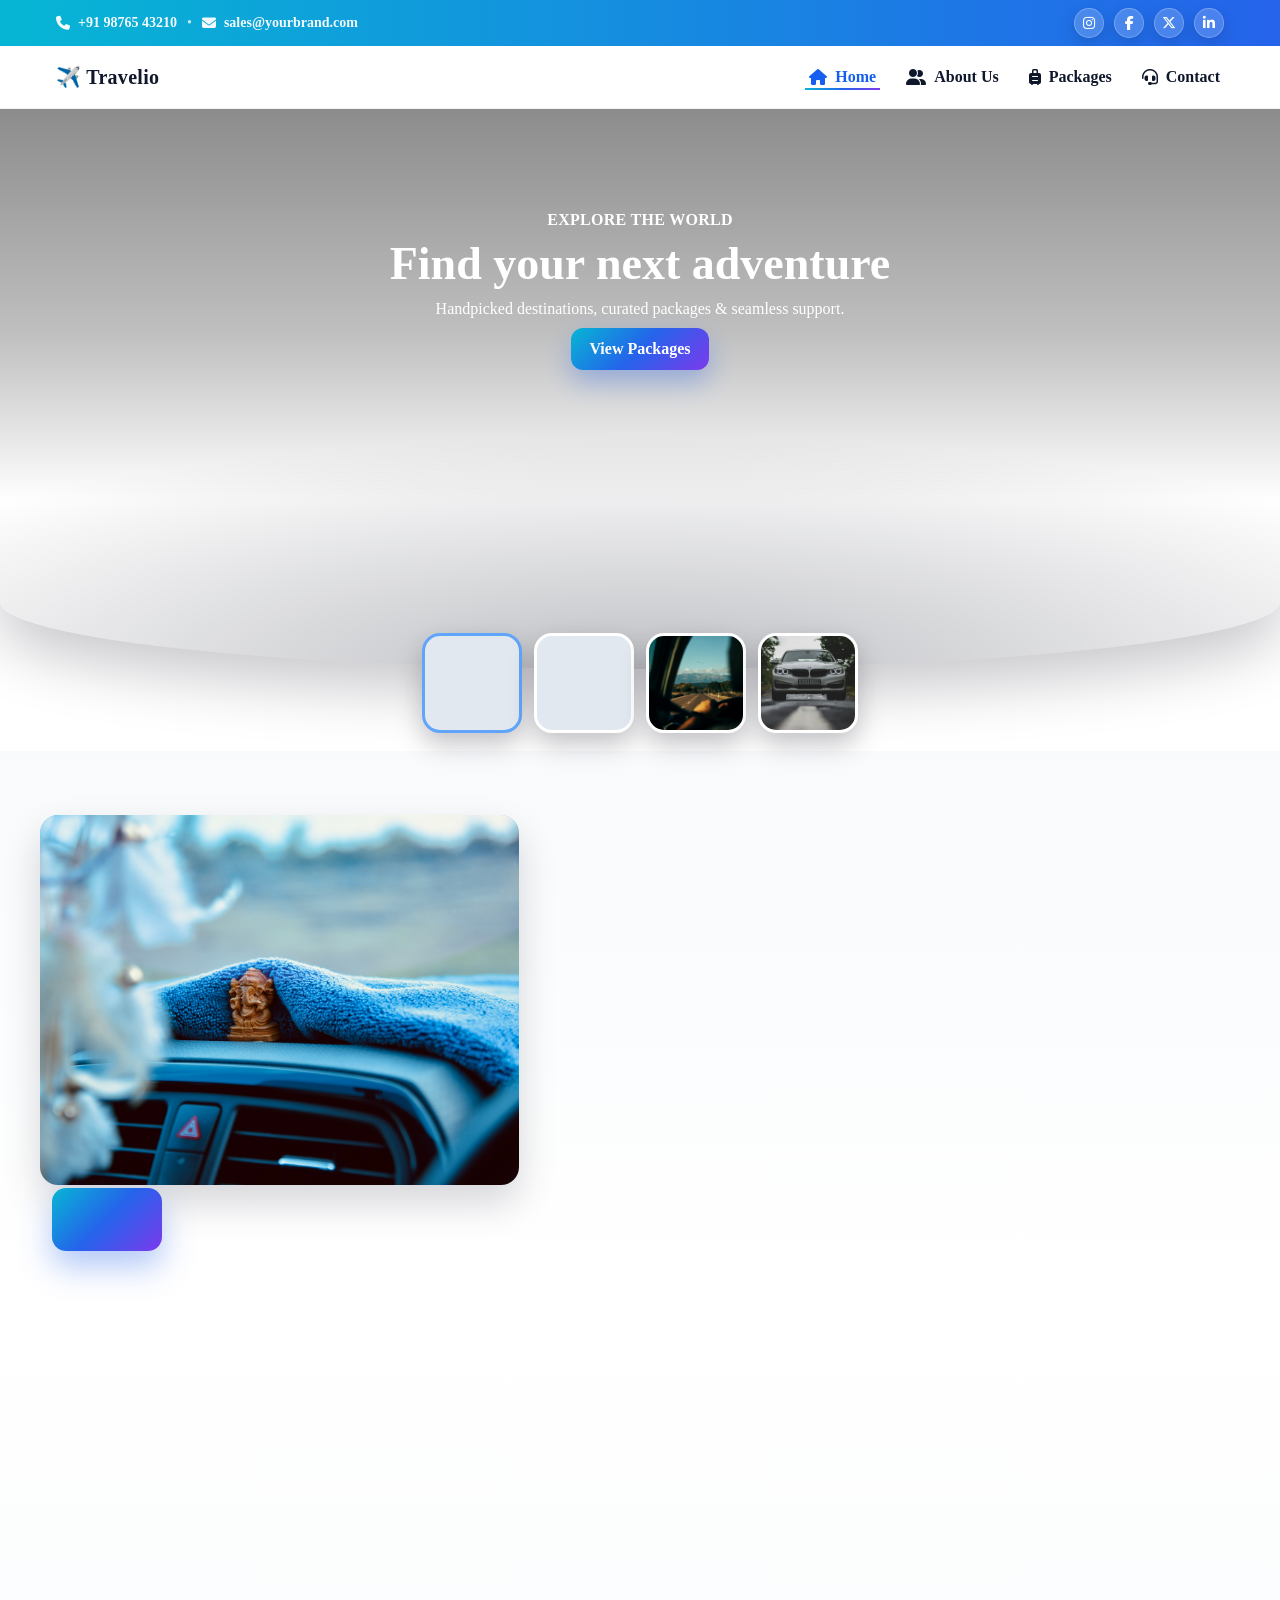
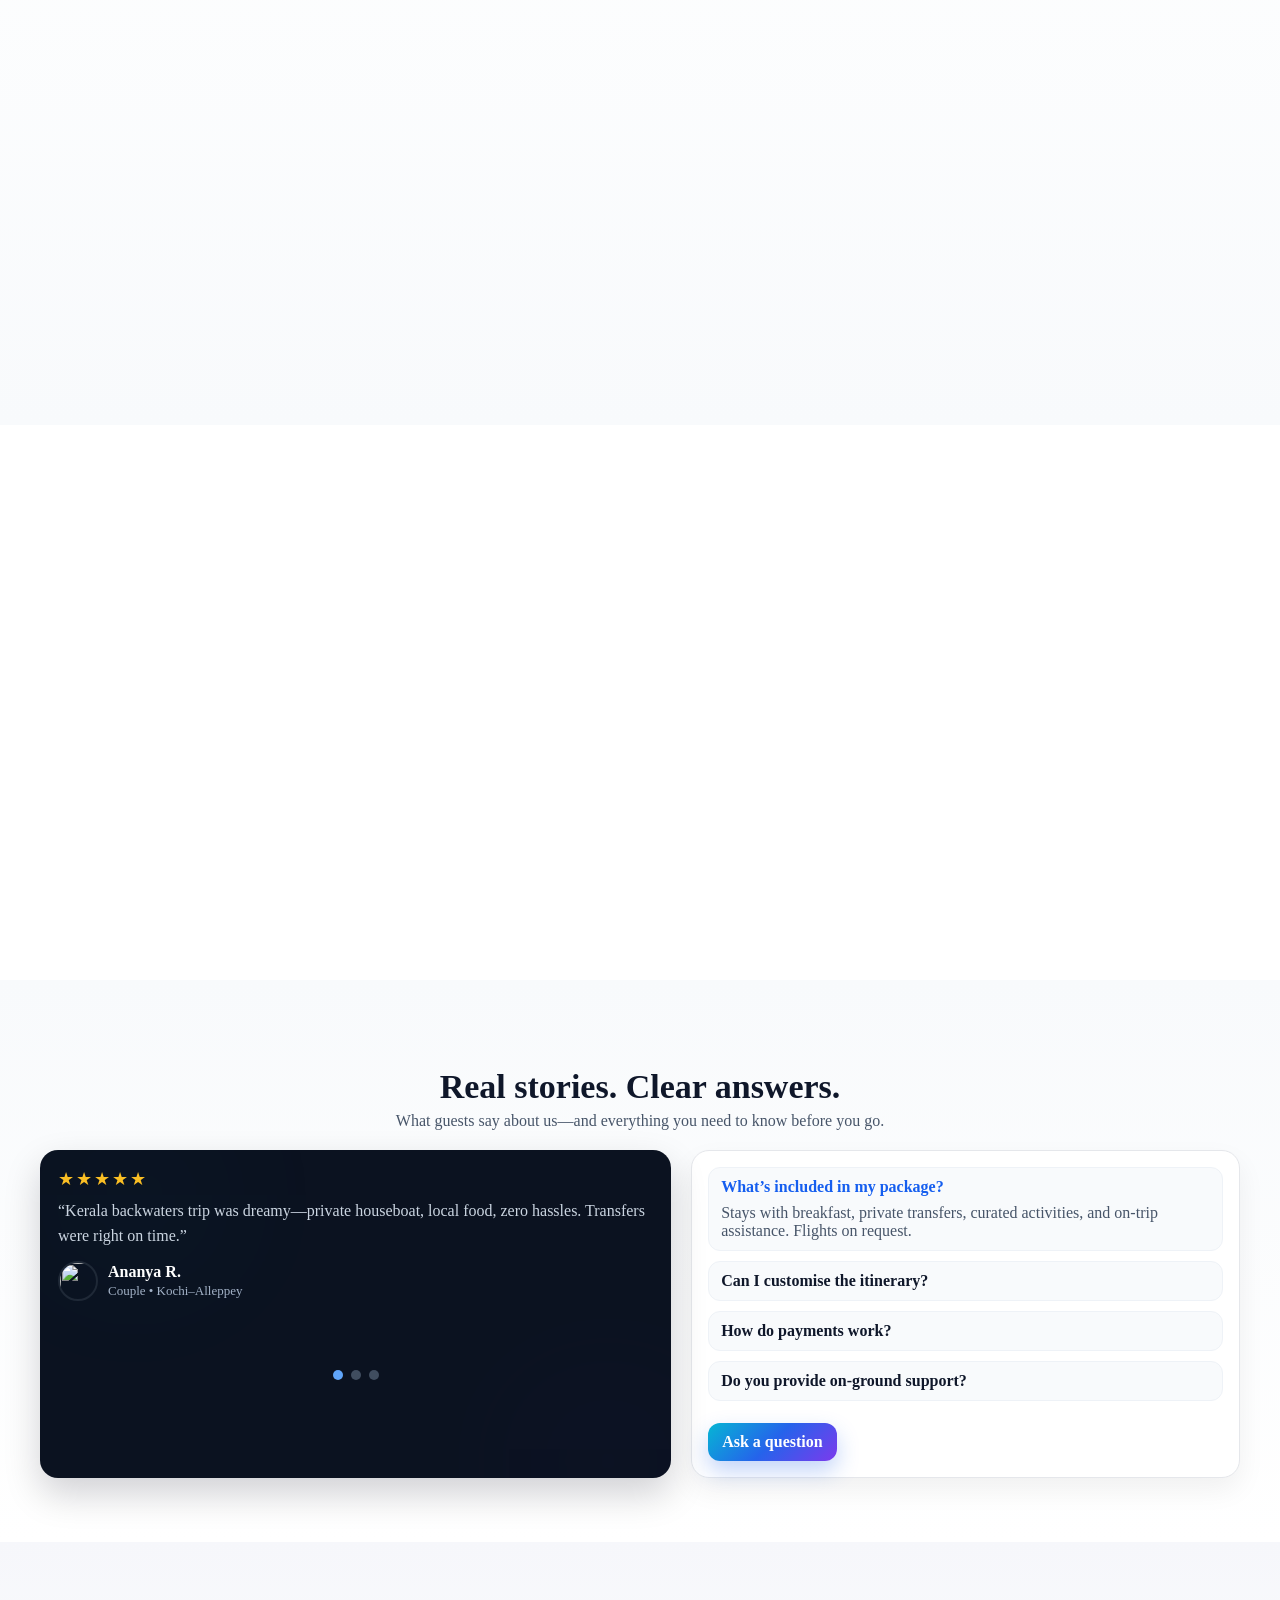
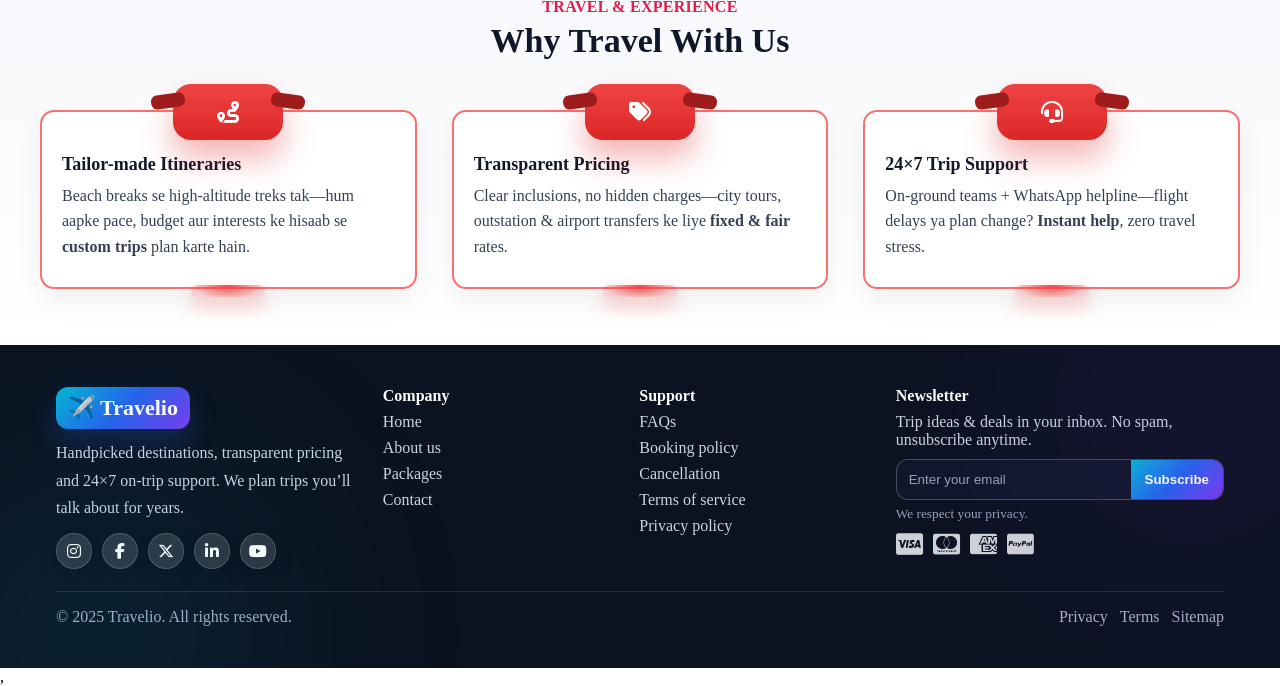
==== commit f9f062f4: "First commit" ====
--- a/index.html
+++ b/index.html
@@ -35,7 +35,7 @@
 <!-- Header -->
     <header class="travel-header1" aria-label="Site Header" >
   <div class="travel-header1__inner">
-    <a href="/" class="travel-header1__logo" aria-label="Brand Home">
+    <a href="i" class="travel-header1__logo" aria-label="Brand Home">
       ✈️ Travelio
     </a>
 
@@ -175,9 +175,9 @@
  <section class="home-section3" aria-labelledby="hs3-title">
   <div class="home-section3__container">
     <header class="home-section3__header">
-      <p class="home-section3__eyebrow">Our Fleet</p>
-      <h2 id="hs3-title" class="home-section3__title">Reliable cars. Transparent pricing.</h2>
-      <p class="home-section3__sub">
+      <p class="home-section3__eyebrow" data-aos="zoom-in" data-aos-duration="1000">Our Fleet</p>
+      <h2 id="hs3-title" class="home-section3__title" data-aos="zoom-in" data-aos-duration="1500">Reliable cars. Transparent pricing.</h2>
+      <p class="home-section3__sub" data-aos="zoom-in" data-aos-duration="2000">
         Choose a ride for city tours, outstation or airport transfers. Fares shown are indicative—tolls/parking extra.
       </p>
     </header>
@@ -185,100 +185,100 @@
     <div class="home-section3__grid">
 
       <!-- Hatchback -->
-      <article class="home-section3__card">
+      <article class="home-section3__card" data-aos="zoom-in" data-aos-duration="1000">
         <div class="home-section3__media">
-          <img src="/image/ajoy-joseph-KnbwsTb72U8-unsplash.jpg" alt="Hatchback car in city" loading="lazy" decoding="async">
-          <span class="home-section3__badge">4 Seats</span>
+          <img src="/image/ajoy-joseph-KnbwsTb72U8-unsplash.jpg" alt="Hatchback car in city" loading="lazy" decoding="async" data-aos="zoom-in" data-aos-duration="1300">
+          <span class="home-section3__badge" data-aos="zoom-in" data-aos-duration="1600">4 Seats</span>
         </div>
         <div class="home-section3__body">
-          <h3 class="home-section3__name">Hatchback</h3>
-          <p class="home-section3__tags"><span>AC</span><span>2 Bags</span><span>City Saver</span></p>
+          <h3 class="home-section3__name" data-aos="zoom-in" data-aos-duration="1900">Hatchback</h3>
+          <p class="home-section3__tags" data-aos="zoom-in" data-aos-duration="2200"><span>AC</span><span>2 Bags</span><span>City Saver</span></p>
 
           <dl class="home-section3__fare">
-            <div><dt>Local 8hr/80km</dt><dd>₹1,899</dd></div>
-            <div><dt>Outstation / km</dt><dd>₹11</dd></div>
-            <div><dt>Airport (one-way)</dt><dd>₹749</dd></div>
+            <div data-aos="zoom-in" data-aos-duration="2500"><dt>Local 8hr/80km</dt><dd>₹1,899</dd></div>
+            <div data-aos="zoom-in" data-aos-duration="2800"><dt>Outstation / km</dt><dd>₹11</dd></div>
+            <div data-aos="zoom-in" data-aos-duration="3100"><dt>Airport (one-way)</dt><dd>₹749</dd></div>
           </dl>
 
           <div class="home-section3__cta">
-            <a href="contact-us.html" class="home-section3__btn">Book Hatchback</a>
-            <a href="contact-us.html" class="home-section3__link">Details →</a>
-          </div>
-        </div>
-      </article>
-
+            <a href="contact-us.html" class="home-section3__btn" data-aos="zoom-in" data-aos-duration="3300">Book Hatchback</a>
+            <a href="contact-us.html" class="home-section3__link" data-aos="zoom-in" data-aos-duration="3500">Details →</a>
+          </div>
+        </div>
+      </article>
+      
       <!-- Sedan -->
-      <article class="home-section3__card">
+      <article class="home-section3__card" data-aos="zoom-in" data-aos-duration="1000">
         <div class="home-section3__media">
-          <img src="/image/martin-katler-SuD4h8Gpgok-unsplash.jpg" alt="Comfortable sedan on highway" loading="lazy" decoding="async">
-          <span class="home-section3__badge">4 Seats</span>
+          <img src="/image/martin-katler-SuD4h8Gpgok-unsplash.jpg" alt="Comfortable sedan on highway" loading="lazy" decoding="async" data-aos="zoom-in" data-aos-duration="1300">
+          <span class="home-section3__badge" data-aos="zoom-in" data-aos-duration="1600">4 Seats</span>
         </div>
         <div class="home-section3__body">
-          <h3 class="home-section3__name">Sedan</h3>
-          <p class="home-section3__tags"><span>AC</span><span>3 Bags</span><span>Most Popular</span></p>
+          <h3 class="home-section3__name" data-aos="zoom-in" data-aos-duration="1900">Sedan</h3>
+          <p class="home-section3__tags" data-aos="zoom-in" data-aos-duration="2200"><span>AC</span><span>3 Bags</span><span>Most Popular</span></p>
 
           <dl class="home-section3__fare">
-            <div><dt>Local 8hr/80km</dt><dd>₹2,199</dd></div>
-            <div><dt>Outstation / km</dt><dd>₹12</dd></div>
-            <div><dt>Airport (one-way)</dt><dd>₹899</dd></div>
+            <div data-aos="zoom-in" data-aos-duration="2500"><dt>Local 8hr/80km</dt><dd>₹2,199</dd></div>
+            <div data-aos="zoom-in" data-aos-duration="2800"><dt>Outstation / km</dt><dd>₹12</dd></div>
+            <div data-aos="zoom-in" data-aos-duration="3100"><dt>Airport (one-way)</dt><dd>₹899</dd></div>
           </dl>
 
           <div class="home-section3__cta">
-            <a href="contact-us.html" class="home-section3__btn">Book Sedan</a>
-            <a href="contact-us.html" class="home-section3__link">Details →</a>
+            <a href="contact-us.html" class="home-section3__btn" data-aos="zoom-in" data-aos-duration="3400">Book Sedan</a>
+            <a href="contact-us.html" class="home-section3__link" data-aos="zoom-in" data-aos-duration="3700">Details →</a>
           </div>
         </div>
       </article>
 
       <!-- SUV -->
-      <article class="home-section3__card">
+      <article class="home-section3__card" data-aos="zoom-in" data-aos-duration="1000">
         <div class="home-section3__media">
-          <img src="/image/sven-d-a4S6KUuLeoM-unsplash.jpg" alt="SUV parked near mountains" loading="lazy" decoding="async">
-          <span class="home-section3__badge">6 Seats</span>
+          <img src="/image/sven-d-a4S6KUuLeoM-unsplash.jpg" alt="SUV parked near mountains" loading="lazy" decoding="async" data-aos="zoom-in" data-aos-duration="1300">
+          <span class="home-section3__badge" data-aos="zoom-in" data-aos-duration="1600">6 Seats</span>
         </div>
         <div class="home-section3__body">
-          <h3 class="home-section3__name">SUV</h3>
-          <p class="home-section3__tags"><span>AC</span><span>4 Bags</span><span>Family</span></p>
+          <h3 class="home-section3__name" data-aos="zoom-in" data-aos-duration="1900">SUV</h3>
+          <p class="home-section3__tags" data-aos="zoom-in" data-aos-duration="2200"><span>AC</span><span>4 Bags</span><span>Family</span></p>
 
           <dl class="home-section3__fare">
-            <div><dt>Local 8hr/80km</dt><dd>₹2,899</dd></div>
-            <div><dt>Outstation / km</dt><dd>₹16</dd></div>
-            <div><dt>Airport (one-way)</dt><dd>₹1,199</dd></div>
+            <div data-aos="zoom-in" data-aos-duration="2500"><dt>Local 8hr/80km</dt><dd>₹2,899</dd></div>
+            <div data-aos="zoom-in" data-aos-duration="2800"><dt>Outstation / km</dt><dd>₹16</dd></div>
+            <div data-aos="zoom-in" data-aos-duration="3100"><dt>Airport (one-way)</dt><dd>₹1,199</dd></div>
           </dl>
 
           <div class="home-section3__cta">
-            <a href="contact-us.html" class="home-section3__btn">Book SUV</a>
-            <a href="contact-us.html" class="home-section3__link">Details →</a>
+            <a href="contact-us.html" class="home-section3__btn" data-aos="zoom-in" data-aos-duration="3400">Book SUV</a>
+            <a href="contact-us.html" class="home-section3__link" data-aos="zoom-in" data-aos-duration="3700">Details →</a>
           </div>
         </div>
       </article>
 
       <!-- Tempo Traveller -->
-      <article class="home-section3__card">
+      <article class="home-section3__card" data-aos="zoom-in" data-aos-duration="1000">
         <div class="home-section3__media">
-          <img src="/image/12-seater 1.jpg" alt="Tempo Traveller for group" loading="lazy" decoding="async">
-          <span class="home-section3__badge">12–17 Seats</span>
+          <img src="/image/12-seater 1.jpg" alt="Tempo Traveller for group" loading="lazy" decoding="async" data-aos="zoom-in" data-aos-duration="1300">
+          <span class="home-section3__badge" data-aos="zoom-in" data-aos-duration="1600">12–17 Seats</span>
         </div>
         <div class="home-section3__body">
-          <h3 class="home-section3__name">Tempo Traveller</h3>
-          <p class="home-section3__tags"><span>AC</span><span>Luggage</span><span>Group</span></p>
+          <h3 class="home-section3__name" data-aos="zoom-in" data-aos-duration="1900">Tempo Traveller</h3>
+          <p class="home-section3__tags" data-aos="zoom-in" data-aos-duration="2200"><span>AC</span><span>Luggage</span><span>Group</span></p>
 
           <dl class="home-section3__fare">
-            <div><dt>Local 8hr/80km</dt><dd>₹4,999</dd></div>
-            <div><dt>Outstation / km</dt><dd>₹24</dd></div>
-            <div><dt>Airport (one-way)</dt><dd>₹1,999</dd></div>
+            <div data-aos="zoom-in" data-aos-duration="2500"><dt>Local 8hr/80km</dt><dd>₹4,999</dd></div>
+            <div data-aos="zoom-in" data-aos-duration="2800"><dt>Outstation / km</dt><dd>₹24</dd></div>
+            <div data-aos="zoom-in" data-aos-duration="3100"><dt>Airport (one-way)</dt><dd>₹1,999</dd></div>
           </dl>
 
           <div class="home-section3__cta">
-            <a href="contact-us.html" class="home-section3__btn">Book Traveller</a>
-            <a href="contact-us.html" class="home-section3__link">Details →</a>
-          </div>
-        </div>
-      </article>
-
-    </div>
-
-    <p class="home-section3__note">
+            <a href="contact-us.html" class="home-section3__btn" data-aos="zoom-in" data-aos-duration="3400">Book Traveller</a>
+            <a href="contact-us.html" class="home-section3__link" data-aos="zoom-in" data-aos-duration="3700">Details →</a>
+          </div>
+        </div>
+      </article>
+
+    </div>
+
+    <p class="home-section3__note" data-aos="zoom-in" data-aos-duration="4000">
       * Driver allowance included for local packages. Outstation fares billed on actual kms. Tolls, parking & state taxes extra.
     </p>
   </div>
@@ -289,13 +289,13 @@
 <section class="home-section3__compare" aria-labelledby="hs3-compare-title">
   <div class="home-section3__container">
     <header class="home-section3__compare-head">
-      <h3 id="hs3-compare-title">Compare at a glance</h3>
-      <p>Key specs & fares to help you pick fast.</p>
+      <h3 id="hs3-compare-title" data-aos="zoom-in" data-aos-duration="1000">Compare at a glance</h3>
+      <p data-aos="zoom-in" data-aos-duration="1500">Key specs & fares to help you pick fast.</p>
     </header>
 
     <div class="home-section3__cmp-grid">
       <!-- Hatchback -->
-      <article class="home-section3__cmp-col is-best-overall">
+      <article class="home-section3__cmp-col is-best-overall" data-aos="zoom-in" data-aos-duration="2000">
         <div class="home-section3__cmp-top">
           <img src="/image/ajoy-joseph-KnbwsTb72U8-unsplash.jpg" alt="Hatchback" / loading="lazy" decoding="async">
           <h4>Hatchback</h4>
@@ -329,7 +329,7 @@
       </article>
 
       <!-- Sedan -->
-      <article class="home-section3__cmp-col">
+      <article class="home-section3__cmp-col" data-aos="zoom-in" data-aos-duration="2500">
         <div class="home-section3__cmp-top">
           <img src="/image/martin-katler-SuD4h8Gpgok-unsplash.jpg" alt="Sedan" / loading="lazy" decoding="async">
           <h4>Sedan</h4>
@@ -363,7 +363,7 @@
       </article>
 
       <!-- SUV -->
-      <article class="home-section3__cmp-col">
+      <article class="home-section3__cmp-col" data-aos="zoom-in" data-aos-duration="3000">
         <div class="home-section3__cmp-top">
           <img src="/image/sven-d-a4S6KUuLeoM-unsplash.jpg" alt="SUV" / loading="lazy" decoding="async">
           <h4>SUV</h4>
@@ -397,7 +397,7 @@
       </article>
 
       <!-- Tempo Traveller -->
-      <article class="home-section3__cmp-col">
+      <article class="home-section3__cmp-col" data-aos="zoom-in" data-aos-duration="3500">
         <div class="home-section3__cmp-top">
           <img src="/image/12-seater.jpg" alt="Tempo Traveller" / loading="lazy" decoding="async">
           <h4>Traveller</h4>
@@ -431,7 +431,7 @@
       </article>
     </div>
 
-    <p class="home-section3__compare-note">
+    <p class="home-section3__compare-note" data-aos="zoom-in" data-aos-duration="4000">
       <em>“Best”</em> highlights: higher is better for mileage/boot; lower is better for fares. Values are indicative and may vary by city/date.
     </p>
   </div>
@@ -441,16 +441,16 @@
  <section class="home-section4" aria-labelledby="hs4-title">
   <div class="home-section4__container">
     <header class="home-section4__header">
-      <p class="home-section4__eyebrow">Loved by travellers</p>
-      <h2 id="hs4-title" class="home-section4__title">Real stories. Clear answers.</h2>
-      <p class="home-section4__lead">What guests say about us—and everything you need to know before you go.</p>
+      <p class="home-section4__eyebrow" data-aos="zoom-in" data-aos-duration="1000">Loved by travellers</p>
+      <h2 id="hs4-title" class="home-section4__title" data-aos="zoom-in" data-aos-duration="1500">Real stories. Clear answers.</h2>
+      <p class="home-section4__lead" data-aos="zoom-in" data-aos-duration="2000">What guests say about us—and everything you need to know before you go.</p>
     </header>
 
     <div class="home-section4__grid">
       <!-- Reviews (slider) -->
       <section class="home-section4__reviews" aria-label="Traveller testimonials">
         <!-- Card 1 -->
-        <article class="home-section4__review is-active" data-index="0">
+        <article class="home-section4__review is-active" data-index="0" data-aos="zoom-in" data-aos-duration="1000">
           <div class="home-section4__stars" aria-label="5 out of 5 stars">★★★★★</div>
           <p class="home-section4__quote">
             “Kerala backwaters trip was dreamy—private houseboat, local food, zero hassles. Transfers were right on time.”
@@ -462,7 +462,7 @@
         </article>
 
         <!-- Card 2 -->
-        <article class="home-section4__review" data-index="1">
+        <article class="home-section4__review" data-index="1" data-aos="zoom-in" data-aos-duration="1500">
           <div class="home-section4__stars" aria-label="5 out of 5 stars">★★★★★</div>
           <p class="home-section4__quote">
             “Leh–Ladakh itinerary balanced perfectly—no altitude rush, great homestays, and a brilliant local driver.”
@@ -474,7 +474,7 @@
         </article>
 
         <!-- Card 3 -->
-        <article class="home-section4__review" data-index="2">
+        <article class="home-section4__review" data-index="2" data-aos="zoom-in" data-aos-duration="2000">
           <div class="home-section4__stars" aria-label="4.9 out of 5 stars">★★★★☆</div>
           <p class="home-section4__quote">
             “Bali family vacation with villa + childcare + activities. Seamless planning and responsive support 24/7.”
@@ -495,35 +495,35 @@
 
       <!-- FAQ -->
       <section class="home-section4__faq" aria-label="Frequently asked questions">
-        <details class="home-section4__item" open>
+        <details class="home-section4__item" open data-aos="zoom-in" data-aos-duration="1000">
           <summary>What’s included in my package?</summary>
           <div>
             Stays with breakfast, private transfers, curated activities, and on-trip assistance. Flights on request.
           </div>
         </details>
 
-        <details class="home-section4__item">
+        <details class="home-section4__item" data-aos="zoom-in" data-aos-duration="1500">
           <summary>Can I customise the itinerary?</summary>
           <div>
             100%. Add days, switch hotels, pick activities—your planner will fine-tune for budget and pace.
           </div>
         </details>
 
-        <details class="home-section4__item">
+        <details class="home-section4__item" data-aos="zoom-in" data-aos-duration="2000">
           <summary>How do payments work?</summary>
           <div>
             Secure online payments in milestones (booking, pre-trip). Instant invoices; refunds as per policy.
           </div>
         </details>
 
-        <details class="home-section4__item">
+        <details class="home-section4__item" data-aos="zoom-in" data-aos-duration="2500">
           <summary>Do you provide on-ground support?</summary>
-          <div>
+          <div data-aos="zoom-in" data-aos-duration="3000">
             Yes—24×7 via WhatsApp/phone with local teams in major destinations.
           </div>
         </details>
 
-        <a href="/contact" class="home-section4__cta">Ask a question</a>
+        <a href="contact-us.html" class="home-section4__cta">Ask a question</a>
       </section>
     </div>
   </div>
@@ -532,14 +532,14 @@
 <!-- section 5 -->
  <section class="home-section5" aria-labelledby="hs5-title">
   <div class="home-section5__container">
-    <header class="home-section5__header">
+    <header class="home-section5__header" data-aos="zoom-in" data-aos-duration="1000">
       <p class="home-section5__eyebrow">Travel & Experience</p>
       <h2 id="hs5-title" class="home-section5__title">Why Travel With Us</h2>
     </header>
 
-    <div class="home-section5__grid">
+    <div class="home-section5__grid" style="margin-top: 50px;">
       <!-- Card 1 -->
-      <article class="hs5-card">
+      <article class="hs5-card" data-aos="zoom-in" data-aos-duration="1500">
         <div class="hs5-badge">
           <i class="fa-solid fa-route"></i>
         </div>
@@ -552,7 +552,7 @@
       </article>
 
       <!-- Card 2 -->
-      <article class="hs5-card">
+      <article class="hs5-card" data-aos="zoom-in" data-aos-duration="2000">
         <div class="hs5-badge">
           <i class="fa-solid fa-tags"></i>
         </div>
@@ -565,7 +565,7 @@
       </article>
 
       <!-- Card 3 -->
-      <article class="hs5-card">
+      <article class="hs5-card" data-aos="zoom-in" data-aos-duration="2500">
         <div class="hs5-badge">
           <i class="fa-solid fa-headset"></i>
         </div>
--- a/style.css
+++ b/style.css
@@ -55,6 +55,7 @@
   border: 1px solid rgba(255,255,255,.25);
   box-shadow: 0 6px 16px rgba(2,6,23,.15);
   transition: transform .2s ease, background .2s ease, color .2s ease;
+  text-decoration: none;
 }
 .travel-annbar1__social:hover{
   transform: translateY(-2px);
@@ -79,6 +80,10 @@
 .travel-header1 * { box-sizing: border-box; }
 .travel-header1 a { text-decoration: none; }
 
+html, body{
+  overflow-x: clip; /* या hidden; clip बेहतर है */
+  /* font-family: 'Times New Roman', Times, serif; */
+}
 /* ===== Header wrapper */
 .travel-header1{
   position: sticky; top: 0; z-index: 1000;
@@ -467,6 +472,7 @@
 .home-section3__cmp-grid{
   display:grid; gap:14px;
   grid-template-columns: repeat(4, minmax(0,1fr));
+  padding: 2%;
 }
 @media (max-width: 1100px){ .home-section3__cmp-grid{ grid-template-columns: repeat(3,1fr); } }
 @media (max-width: 820px){ .home-section3__cmp-grid{ grid-template-columns: repeat(2,1fr); } }
@@ -644,7 +650,7 @@
 
 /* Grid */
 .home-section5__grid{
-  display:grid; gap:20px; margin-top: 12px;
+  display:grid; gap:35px; margin-top: 12px;
   grid-template-columns: repeat(3,minmax(0,1fr));
 }
 @media (max-width: 1024px){ .home-section5__grid{ grid-template-columns: repeat(2,1fr); } }
@@ -1276,6 +1282,7 @@
   background:linear-gradient(135deg,#06b6d4,#2563eb,#7c3aed);
   border-radius:50%; box-shadow:0 10px 22px rgba(37,99,235,.28);
   transition:transform .2s ease, box-shadow .2s ease, opacity .2s ease;
+  text-decoration: none;
 }
 .contactus-section1__social a:hover{ transform:translateY(-2px); box-shadow:0 14px 28px rgba(37,99,235,.38); }
 
@@ -1777,6 +1784,7 @@
   background:rgba(255,255,255,.14); border:1px solid rgba(255,255,255,.18);
   border-radius:50%; transition:transform .2s ease, background .2s ease;
   box-shadow:0 8px 18px rgba(2,6,23,.25);
+  text-decoration: none;
 }
 .footer-section__social a:hover{ transform:translateY(-2px); background:rgba(255,255,255,.25); }
 
